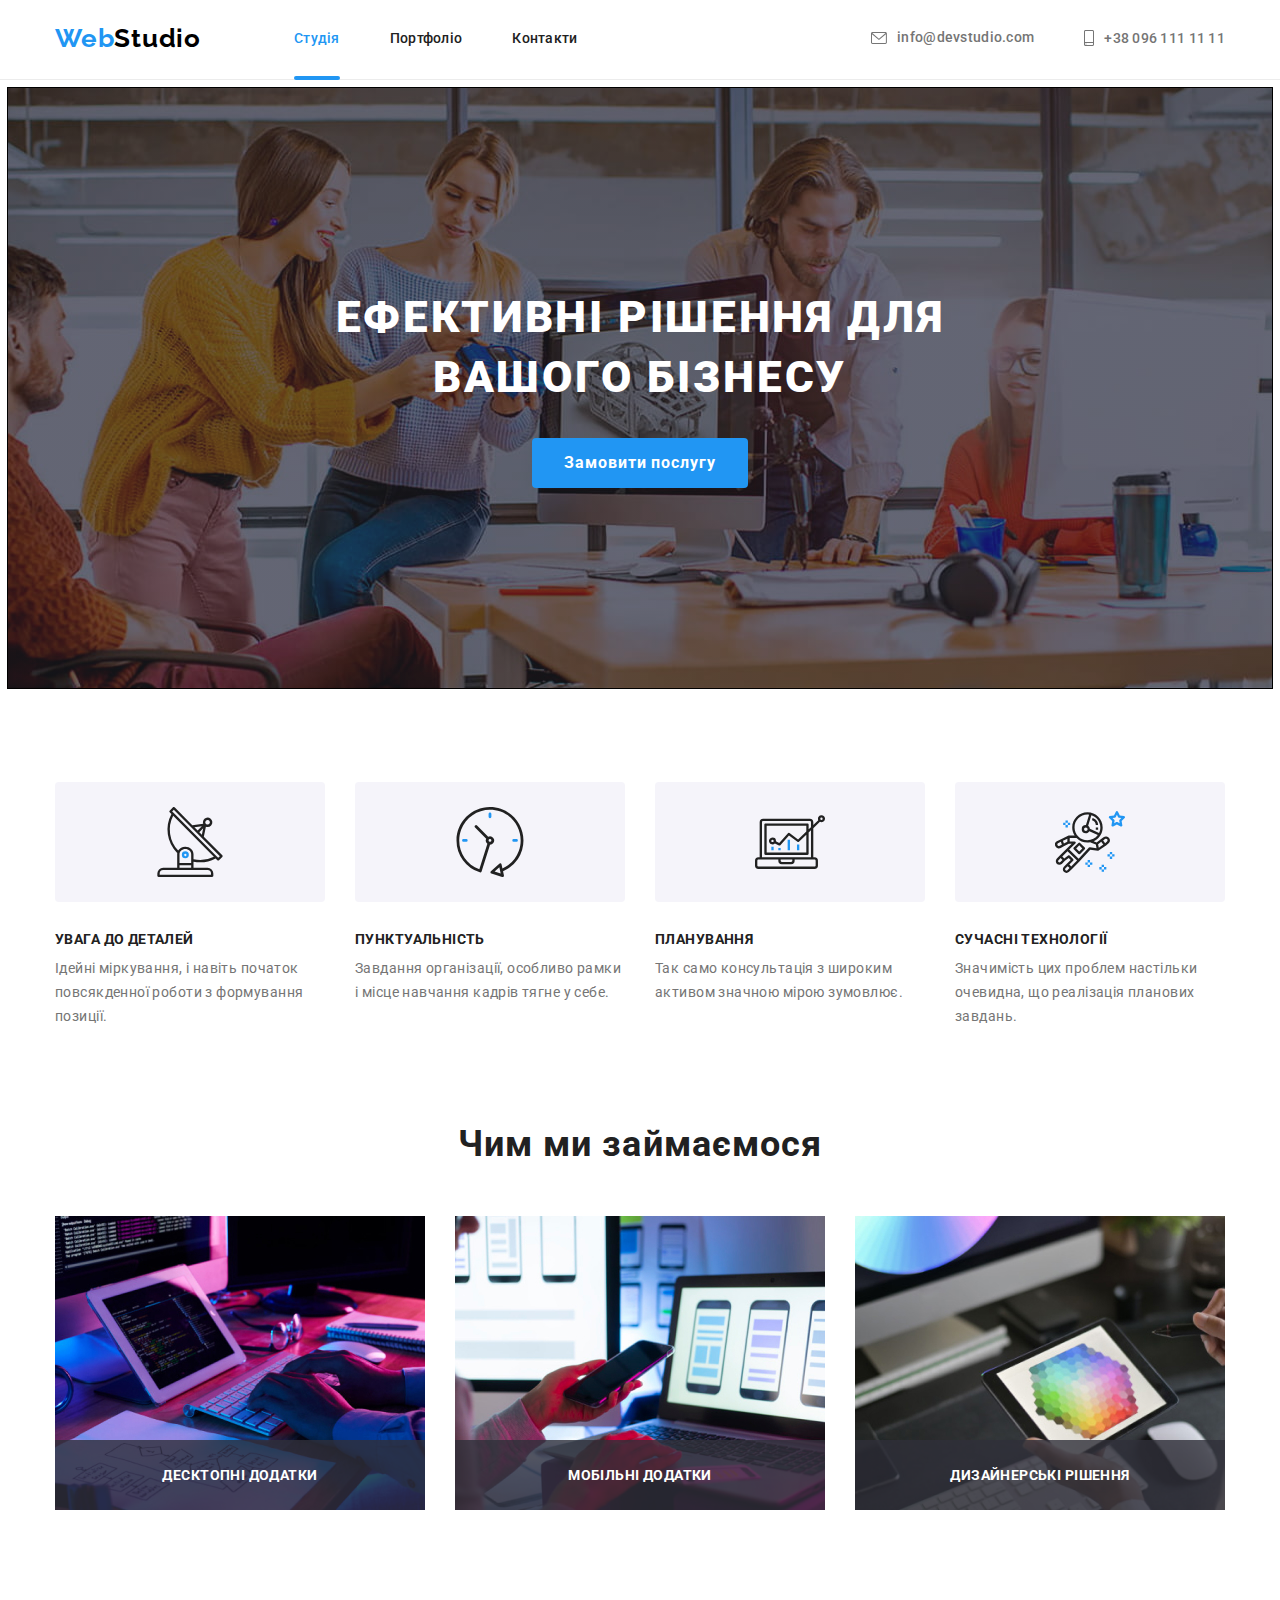
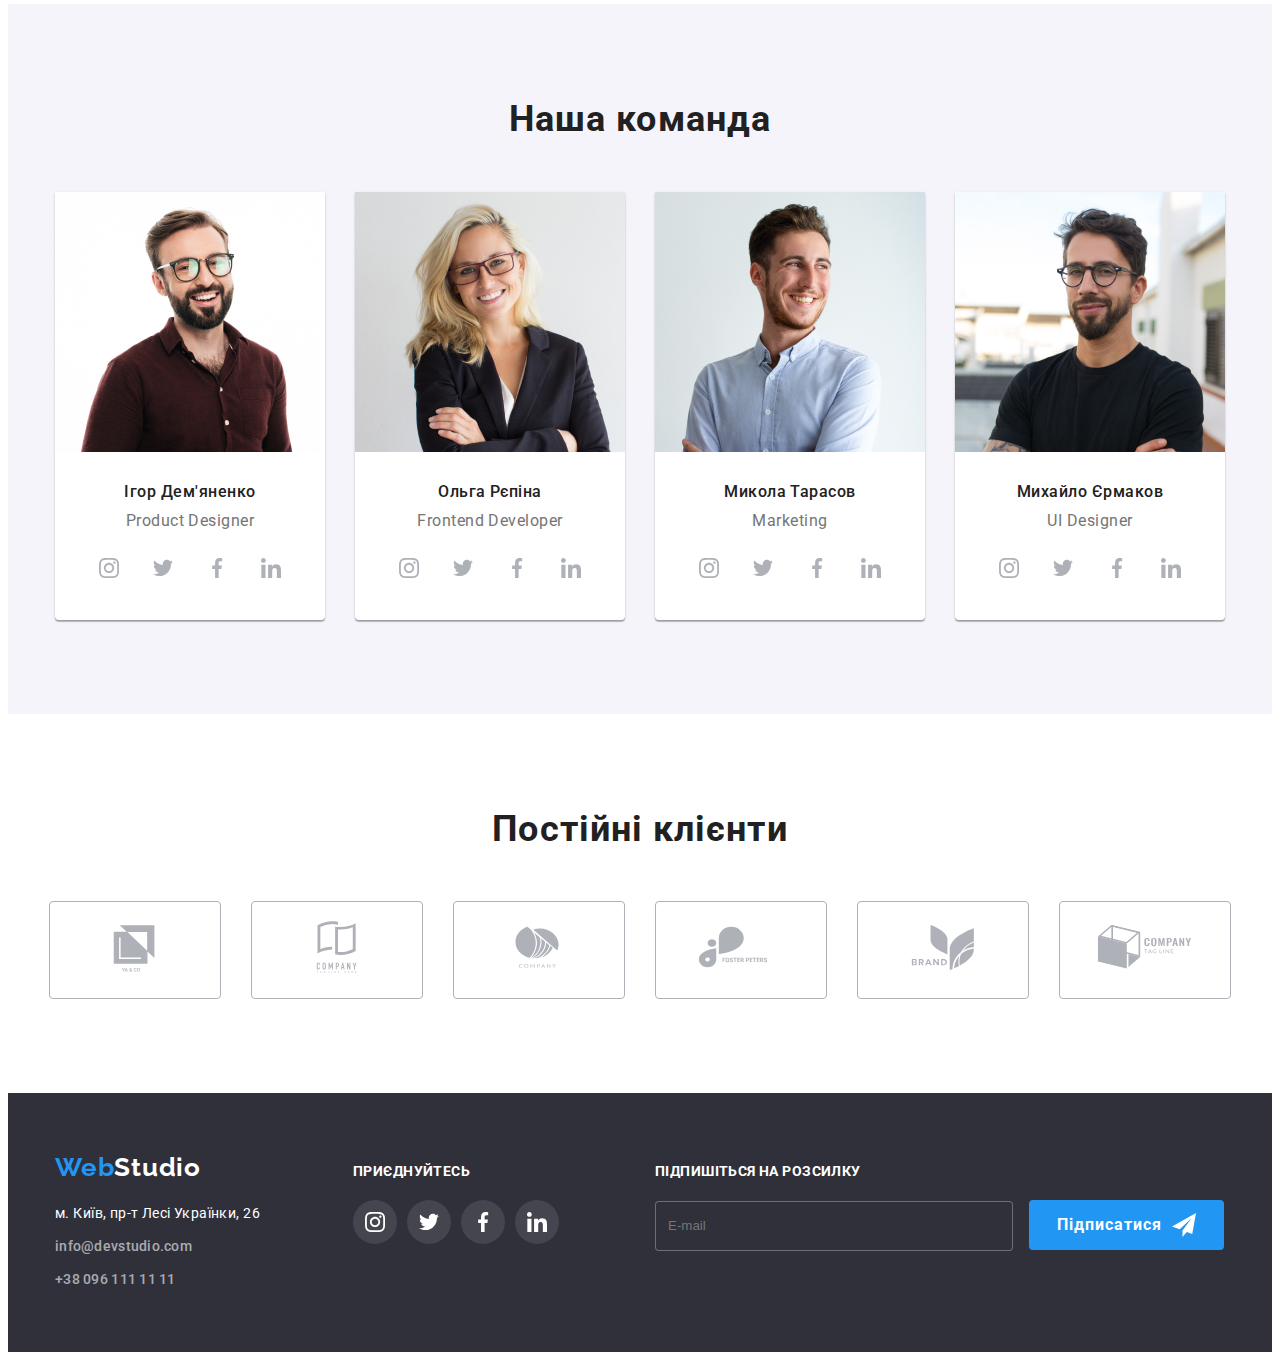
==== index.html @ 1a000e0c "basic" ====
<!DOCTYPE html>
<html lang="uk">
<head>
    <meta charset="UTF-8">
    <meta http-equiv="X-UA-Compatible" content="IE=edge">
    <meta name="viewport" content="width=device-width, initial-scale=1.0">
    <link rel="preconnect" href="https://fonts.googleapis.com">
    <link rel="preconnect" href="https://fonts.gstatic.com" crossorigin>
    <link href="https://fonts.googleapis.com/css2?family=Raleway:wght@700&family=Roboto:wght@400;500;700;900&display=swap" rel="stylesheet">
    <link rel="stylesheet" href="https://cdnjs.cloudflare.com/ajax/libs/modern-normalize/1.1.0/modern-normalize.min.css"
        integrity="sha512-wpPYUAdjBVSE4KJnH1VR1HeZfpl1ub8YT/NKx4PuQ5NmX2tKuGu6U/JRp5y+Y8XG2tV+wKQpNHVUX03MfMFn9Q=="
        crossorigin="anonymous" referrerpolicy="no-referrer" />
    <link rel="stylesheet" href="./styles/styles.css">
    <title>Студія</title>
</head>
<body>
    
    <!--Шапка-->
    <header class="page-header">
        <div class="container  main-nav">
            <nav class="site-nav main-nav inhead">
                <a href="./index.html" class="logo"><span class="logo-first">Web</span><span class="logo-second">Studio</span></a>
                <ul class="site-nav-list">
                    <li class="item">
                        <a href="./index.html" class="link current">Студія</a>
                    </li>
                    <li class="item">
                        <a href="./portfolio.html" class="link ">Портфоліо</a>
                    </li >
                    <li class="item">
                        <a href="" class="link " >Контакти</a>
                    </li>
                </ul>
            </nav>
            <ul class="contact-list inhead">
                <li class="item">
                    <a href="mailto:info@devstudio.com" class="link"><svg width="16" height="12" class="icon">
                        <use href="./images/basic/symbol-defs.svg#mail"></use>
                    </svg>info@devstudio.com</a>
                </li>
                <li class="item">
                    <a href="tel:+380961111111" class="link"><svg width="10" height="16" class="icon">
                        <use href="./images/basic/symbol-defs.svg#phone" ></use>
                    </svg>+38 096 111 11 11</a>
                </li>
            </ul>
        </div>
    </header>
    <!--Контент-->
    <main>
        <!--Банер-->
        <section class="section back-image hero">
            <div class="container ">
                <h1 class="hero-title">ЕФЕКТИВНІ РІШЕННЯ ДЛЯ ВАШОГО БІЗНЕСУ</h1>
                <button type="button" class="hero-btn " data-modal-open>Замовити послугу</button>
            </div>
        </section>
        <!--Особливості-->
        <section class="special section" >
            <div class="container">
                <h2 class="nothing">Особливості</h2>
                <ul class="special-list">
                    <li class="item antena">
                        <h3 class="special-title">УВАГА ДО ДЕТАЛЕЙ</h3>
                        <p class="special-text">Ідейні міркування, і навіть початок повсякденної роботи з формування позиції.</p>
                    </li>
                    <li class="item clock">
                        <h3 class="special-title">ПУНКТУАЛЬНІСТЬ</h3>
                        <p class="special-text">Завдання організації, особливо рамки і місце навчання кадрів тягне у себе.</p>
                    </li>
                    <li class="item diagram">
                        <h3 class="special-title">ПЛАНУВАННЯ</h3>
                        <p class="special-text">Так само консультація з широким активом значною мірою зумовлює.</p>
                    </li>
                    <li class="item spaceman">
                        <h3 class="special-title">СУЧАСНІ ТЕХНОЛОГІЇ</h3>
                        <p class="special-text">Значимість цих проблем настільки очевидна, що реалізація планових завдань.</p>
                    </li>
                </ul>
            </div>
        </section>
        <!--Про компанію-->
        <section class="work section">
            <div class="container">
                <h2 class="title">Чим ми займаємося</h2>
                <ul class="work-list">
                    <li class="item">
                        <div class="work-face">
                            <img src="./images/basic/box1.jpg" alt="Приклад" width="370">
                            <div class="box-work">
                                <p class="work-text">Десктопні додатки</p>
                            </div>
                        </div>
                    </li>
                    <li class="item">
                        <div class="work-face">
                            <img src="./images/basic/box2.jpg" alt="Приклад" width="370">
                            <div class="box-work">
                                <p class="work-text">Мобільні додатки</p>
                            </div>
                        </div>
                    </li>
                    <li class="item">
                       <div class="work-face">
                        <img src="./images/basic/box3.jpg" alt="Приклад" width="370">
                        <div class="box-work">
                            <p class="work-text">Дизайнерські рішення</p>
                        </div>
                       </div>
                    </li>
                </ul>
            </div>
        </section>
        <!--Наша команда-->
        <section class="team section">
            <div class="container">
                <h2 class="title">Наша команда</h2>
                <ul class="team-list">
                    <li class="item">
                        <img src="./images/basic/face1.jpg" alt="фото Ігор Дем'яненко" width="270" class="member-photo">
                        <div class="member-description">
                            <h3 class="members-name">Ігор Дем'яненко</h3>
                            <p lang="en" class="profession">Product Designer</p>
                            <ul class="team-soc-list">
                                <li class="item-soc">
                                    <a href="" class="link">
                                        <svg width="20" height="20" class="icon">
                                            <use href="./images/basic/symbol-defs.svg#instagram"></use>
                                        </svg>
                                    </a>
                                </li>
                                <li class="item-soc">
                                    <a href="" class="link">
                                        <svg width="20" height="20" class="icon">
                                            <use href="./images/basic/symbol-defs.svg#twitter"></use>
                                        </svg>
                                    </a>
                                </li>
                                <li class="item-soc" >
                                    <a href="" class="link">
                                        <svg width="20" height="20" class="icon">
                                            <use href="./images/basic/symbol-defs.svg#facebook"></use>
                                        </svg>
                                    </a>
                                </li>
                                <li class="item-soc">
                                    <a href="" class="link">
                                        <svg width="20" height="20" class="icon">
                                            <use href="./images/basic/symbol-defs.svg#in"></use>
                                        </svg>
                                    </a>
                                </li>
                            </ul>
                        </div>
                    </li>
                    <li class="item">
                        <img src="./images/basic/face2.jpg" alt="фото Ольга Рєпіна" width="270" class="member-photo">
                        <div class="member-description">
                            <h3 class="members-name">Ольга Рєпіна</h3>
                            <p lang="en" class="profession">Frontend Developer</p>
                            <ul class="team-soc-list">
                                <li class="item-soc">
                                    <a href="" class="link">
                                        <svg width="20" height="20" class="icon">
                                            <use href="./images/basic/symbol-defs.svg#instagram"></use>
                                        </svg>
                                    </a>
                                </li>
                                <li class="item-soc">
                                    <a href="" class="link">
                                        <svg width="20" height="20" class="icon">
                                            <use href="./images/basic/symbol-defs.svg#twitter"></use>
                                        </svg>
                                    </a>
                                </li>
                                <li class="item-soc">
                                    <a href="" class="link">
                                        <svg width="20" height="20" class="icon">
                                            <use href="./images/basic/symbol-defs.svg#facebook"></use>
                                        </svg>
                                    </a>
                                </li>
                                <li class="item-soc">
                                    <a href="" class="link">
                                        <svg width="20" height="20" class="icon">
                                            <use href="./images/basic/symbol-defs.svg#in"></use>
                                        </svg>
                                    </a>
                                </li>
                            </ul>
                        </div>
                    </li>
                    <li class="item"> 
                        <img src="./images/basic/face3.jpg" alt="фото Микола Тарасов" width="270" class="member-photo">
                        <div class="member-description">
                            <h3 class="members-name">Микола Тарасов</h3>
                            <p lang="en" class="profession">Marketing</p>
                            <ul class="team-soc-list">
                                <li class="item-soc">
                                    <a href="" class="link">
                                        <svg width="20" height="20" class="icon">
                                            <use href="./images/basic/symbol-defs.svg#instagram"></use>
                                        </svg>
                                    </a>
                                </li>
                                <li class="item-soc">
                                    <a href="" class="link">
                                        <svg width="20" height="20" class="icon">
                                            <use href="./images/basic/symbol-defs.svg#twitter"></use>
                                        </svg>
                                    </a>
                                </li>
                                <li class="item-soc">
                                    <a href="" class="link">
                                        <svg width="20" height="20" class="icon">
                                            <use href="./images/basic/symbol-defs.svg#facebook"></use>
                                        </svg>
                                    </a>
                                </li>
                                <li class="item-soc">
                                    <a href="" class="link">
                                        <svg width="20" height="20" class="icon">
                                            <use href="./images/basic/symbol-defs.svg#in"></use>
                                        </svg>
                                    </a>
                                </li>
                            </ul>
                        </div>
                    </li class="item">
                    <li class="item">
                        <img src="./images/basic/face4.jpg" alt="фото Михайло Єрмаков" width="270" class="member-photo">
                        <div class="member-description">
                            <h3 class="members-name">Михайло Єрмаков</h3>
                            <p lang="en" class="profession">UI Designer</p>
                            <ul class="team-soc-list">
                                <li class="item-soc">
                                    <a href="" class="link">
                                        <svg width="20" height="20" class="icon">
                                            <use href="./images/basic/symbol-defs.svg#instagram"></use>
                                        </svg>
                                    </a>
                                </li>
                                <li class="item-soc">
                                    <a href="" class="link">
                                        <svg width="20" height="20" class="icon">
                                            <use href="./images/basic/symbol-defs.svg#twitter"></use>
                                        </svg>
                                    </a>
                                </li>
                                <li class="item-soc">
                                    <a href="" class="link">
                                        <svg width="20" height="20" class="icon">
                                            <use href="./images/basic/symbol-defs.svg#facebook"></use>
                                        </svg>
                                    </a>
                                </li>
                                <li class="item-soc">
                                    <a href="" class="link">
                                        <svg width="20" height="20" class="icon">
                                            <use href="./images/basic/symbol-defs.svg#in"></use>
                                        </svg>
                                    </a>
                                </li>
                            </ul>
                        </div>
                    </li>
                </ul>
            </div>
        </section>
        <!--Постійні клієнти-->
        <section class="section">
            <div class="container">
                <h2 class="title" >Постійні клієнти</h2>
                <ul class="client-list">
                    <li class="item">
                        <a href="" class="link">
                            <svg class="icon" width="106" height="60">
                                <use href="./images/basic/symbol-defs.svg#client1"></use>
                            </svg>
                        </a>
                    </li>
                    <li class="item">
                        <a href="" class="link">
                            <svg class="icon" width="106" height="60">
                                <use href="./images/basic/symbol-defs.svg#client2"></use>
                            </svg>
                        </a>
                    </li>
                    <li class="item">
                        <a href="" class="link">
                            <svg class="icon" width="106" height="60">
                                <use href="./images/basic/symbol-defs.svg#client3"></use>
                            </svg>
                        </a>
                    </li>
                    <li class="item">
                        <a href="" class="link">
                            <svg class="icon" width="106" height="60">
                                <use href="./images/basic/symbol-defs.svg#client4"></use>
                            </svg>
                        </a>
                    </li>
                    <li class="item">
                        <a href="" class="link">
                            <svg class="icon" width="106" height="60">
                                <use href="./images/basic/symbol-defs.svg#client5"></use>
                            </svg>
                        </a>
                    </li>
                    <li class="item">
                        <a href="" class="link">
                            <svg class="icon" width="106" height="60">
                                <use href="./images/basic/symbol-defs.svg#client6"></use>
                            </svg>
                        </a>
                    </li>
                </ul>
            </div>
        </section>
    
    </main>
    <!--Підвал-->
    <footer class="footer">
        <div class="container main-contact">
            <div class="contact-footer">
                <a href="./index.html" class="logo logo-f"><span class="logo-first-f">Web</span><span
                        class="logo-second-f">Studio</span></a>
                <address class="address-contact ">
                    <ul class="contact-list">
                        <li class="item">
                            <span class="location">м. Київ, пр-т Лесі Українки, 26</span>
                        </li>
                        <li class="item">
                            <a href="mailto:info@devstudio.com" class="link">info@devstudio.com</a>
                        </li>
                        <li class="item">
                            <a href="tel:+380961111111" class="link">+38 096 111 11 11</a>
                        </li>
                    </ul>
                </address>
            </div>
            <div class="social">
                <span class="footer-title">Приєднуйтесь</span>
                <ul class="social-list">
                    <li class="item-soc">
                        <a href="" class="link">
                            <svg width="20" height="20" class="icon">
                                <use href="./images/basic/symbol-defs.svg#instagram"></use>
                            </svg>
                        </a>
                    </li>
                    <li class="item-soc">
                        <a href="" class="link">
                            <svg width="20" height="20" class="icon">
                                <use href="./images/basic/symbol-defs.svg#twitter"></use>
                            </svg>
                        </a>
                    </li>
                    <li class="item-soc">
                        <a href="" class="link">
                            <svg width="20" height="20" class="icon">
                                <use href="./images/basic/symbol-defs.svg#facebook"></use>
                            </svg>
                        </a>
                    </li>
                    <li class="item-soc">
                        <a href="" class="link">
                            <svg width="20" height="20" class="icon">
                                <use href="./images/basic/symbol-defs.svg#in"></use>
                            </svg>
                        </a>
                    </li>
                </ul>
            </div>
            <form action="" class="footer-form">
                <p class="footer-title">Підпишіться на розсилку</p>
                <input type="email" name="mail" id="mail" class="footer-input" placeholder="E-mail">
                <label for="mail" class="footer-label"></label>
                <button class="send-btn" >Підписатися<svg class="icon" width="24" height="24"><use href="./images/basic/icons.svg#icon-send"></use></svg></button>
            </form>
        </div>
        <div class="backdrop is-hidden " data-modal>
            <div class="modal">
                <button class="close-btn " data-modal-close>
                    <svg width="18" height="18" class="icon">
                        <use href="./images/basic/symbol-defs.svg#close-btn"></use>
                    </svg>
                </button>
                <form action="" class="form">
                    <p class="form-title">Залиште свої дані, ми вам передзвонимо</p>
        
                    <div class="form-group">
        
                        <input type="text" name="user-name" id="name" class="form-input" placeholder=" ">
                        <svg class="form-icon" width="18" height="18">
                            <use href="./images/basic/icons.svg#form-user"></use>
                        </svg>
                        <label for="name" class="form-label">Ім'я</label>
                    </div>
        
                    <div class="form-group">
        
                        <input type="tel" name="phone-number" id="phone" class="form-input" placeholder=" ">
                        <svg class="form-icon" width="18" height="18">
                            <use href="./images/basic/icons.svg#form-phone"></use>
                        </svg>
                        <label for="phone" class="form-label">Телефон</label>
                    </div>
        
                    <div class="form-group">
        
                        <input type="email" name="mail" id="mail" class="form-input" placeholder=" ">
                        <svg class="form-icon" width="18" height="18">
                            <use href="./images/basic/icons.svg#form-mail"></use>
                        </svg>
                        <label for="mail" class="form-label">Пошта</label>
                    </div>
        
                    <div class="form-group">
        
                        <textarea name="comment" id="comment" rows="8" placeholder="Введіть текст"
                            class="form-input-comment"></textarea>
                        <label for="comment" class="form-label-comment">Коментар</label>
                    </div>
        
                    <div class="form-group checkbox-group">
                        <label for="conditions" class="form-label-checkbox">
                            <input type="checkbox" name="conditions" id="conditions" value="agreement"
                                class="form-input-checkbox">
                            <svg class="icon-check" width="16" height="15">
                                <use href="./images/basic/icons.svg#icon-check"></use>
                            </svg>Погоджуюся з розсилкою та приймаю <a href="" class="link">Умови договору</a>
                        </label>
                    </div>
        
                    <button type="submit" class="submit">Відправити</button>
                </form>
            </div>
        </div>
    </footer>
    <script>
        document.querySelector('.form-input-comment').addEventListener
        ('focusin', e => {
            e.currentTarget.placeholder = e.currentTarget.dataset.placeholder;
        });
        document.querySelector('.form-input-comment').addEventListener
                ('focusout', e => {
                    e.currentTarget.placeholder = ' ';
                });
    </script>
    
    <script>
        const { height: pageHeaderHeight } = document
            .querySelector(".page-header")
            .getBoundingClientRect();
        document.body.style.paddingTop = `${pageHeaderHeight}px`
    </script>
    <script src="./js/modal.js"></script>
</body>
</html>
---- styles/styles.css ----
:root{
    --primary-text-color:#757575;
    --secondary-text-color:#212121;
    --accent-color:#2196F3;
    --time-animation:cubic-bezier(0.4, 0, 0.2, 1)
}

                                    /* Основа сторінки */
body{
    background-color: #Ffffff;
    color:var(--primary-text-color);
    font-family: Roboto, sans-serif;
    z-index: 8;
}
ul {
    margin: 0;
    padding: 0;
}
h1,h2,h3,h4,h5,h6,p{
    margin-top: 0;
    margin-bottom: 0;
}
*,
*::before,
*::after {
    box-sizing: border-box;
}
img{
    display: block;
    max-width: 100%;
    height: auto;
}
.nothing{
    position: absolute;
        width: 1px;
        height: 1px;
        margin: -1px;
        border: 0;
        padding: 0;
        white-space: nowrap;
        clip-path: inset(100%);
        clip: rect(0 0 0 0);
        overflow: hidden;
}
.link{
    display: inline-block;
}
.section{
    padding-bottom: 94px;
    padding-top: 94px;
}
 /* Header */
.page-header{
    min-height: 80px;
    position: fixed;
    top: 0;
    left: 0;
    width: 100%;
    background-color: #FFFFFF;
    border-bottom: 1px solid rgba(236, 236, 236, 1);
    padding-top: 24px;
    padding-bottom: 24px;
    z-index: 9;

}

.title{
    color: var(--secondary-text-color);
        font-weight: 700;
        font-size: 36px;
        line-height: 1.2;
        text-align: center;
        letter-spacing: 0.03em;
        margin-bottom: 50px;
}
.container{
    width: 1200px;
    margin-left: auto;
    margin-right: auto;
    padding-left: 15px;
    padding-right: 15px;
}

.main-nav{
    display:flex;
    align-items: center;
}
.logo {
    color: var(--secondary-text-color);
    font-family: Raleway, sans-serif ;
    font-weight: 700;
    font-size: 26px;
    line-height: 1.1;
    letter-spacing: 0.03em;
    text-decoration: none;
    margin-right:93px;
}

.logo .logo-first {
    color: var(--accent-color)
}
.logo .logo-second{
    color: #000000;
}

.site-nav-list{
    list-style: none;
    display: flex;
}
.contact-list{
    list-style: none;
        margin-left: auto;
}
.inhead {
    display: flex;
    
}

.site-nav-list .item:not(:last-child){
    margin-right: 50px;
   
}

.site-nav .link{
    position: relative;
    color: var(--secondary-text-color);
    font-weight: 500;
    font-size: 14px;
    line-height: 1.1;
    letter-spacing: 0.02em;
    text-decoration: none;
    padding-top: 6px;
    padding-bottom: 6px;
    transition: color 250ms var(--time-animation);
}
.site-nav .link::after{
    position:absolute;
    bottom: -28px;
    left: 0;
    content: "";
    background-color: var(--accent-color);
    width: 100%;
    height: 4px;
    border-radius: 2px;
    transform: scaleX(0);
    transition: opacity 250ms var(--time-animation),transform 250ms var(--time-animation);
}
.site-nav .link:hover::after{
    transform: scaleX(1);
}

.site-nav .link.current::after{
    position: absolute;
        bottom: -28px;
        left: 0;
        content: "";
        background-color: var(--accent-color);
        width: 100%;
        height: 4px;
        border-radius: 2px;
        transform: scaleX(1);
}
.inhead .item:not(:last-child){
    margin-right:50px ;
}

.contact-list .link{
    color: var(--primary-text-color);
    font-weight: 500;
    font-size: 14px;
    line-height: 1.1;
    letter-spacing: 0.02em;
    text-decoration: none;
    transition: color 250ms var(--time-animation);
}

.contact-list.inhead .link{
    display: flex;
    align-items: center;
    padding-top: 4px;
    padding-bottom: 4px;
    color: var(--primary-text-color);
    
}

.inhead .icon{
    fill: currentColor;
    margin-right: 10px;
}

.contact-list .link:hover,
.contact-list .link:focus {
    color: var(--accent-color);

}

.site-nav .link:hover,
.site-nav .link:focus,
.site-nav .link.current{
    color: var(--accent-color);
}
    /* main (basic)*/

/* Банер */
.back-image{
    max-width: 1600px;
    outline: 1px solid #000000;
    margin-left: auto;
    margin-right: auto;
    background-image:linear-gradient(to right, rgba(47, 48, 58, 0.4),rgba(47, 48, 58, 0.4)) ,url("../images/basic/back-img.jpg");
    background-size: cover;
    background-repeat: no-repeat;
    background-position: center;
    
}
.hero {
    background-color: #2F303A;
    color: #FFFFFF;
    text-align: center;
    padding-top: 200px;
    padding-bottom: 200px;
}

.hero-title{
    font-weight: 900;
    font-size: 44px;
    line-height: 1.36;
    letter-spacing: 0.06em;
    text-transform: uppercase;
    margin-top: 0;
    margin-right: auto;
    margin-left: auto;
    margin-bottom: 30px;
    max-width: 696px;
    
}

.hero-btn {
    display: inline-block;
    background: var(--accent-color);
    color: #fff;
    font-family: Roboto;
    font-weight: 700;
    font-size: 16px;
    line-height: 1.88;
    letter-spacing: 0.06em;
    cursor: pointer;
    padding: 10px 32px;
    border-radius: 4px;
    border: 0;
    transition: background-color 250ms var(--time-animation);
}

.hero-btn:hover,
.hero-btn:focus{
    background-color: #188CE8;
    color: #FFFFFF;
    
}

/* Особливості */
.special{
    background-color: #fff;
}
.special-list{
    list-style: none;
    display: flex;
}
.special-list .item{
    flex-basis: calc((100% - 90px) / 4);
    margin-right: 30px;
}
.special-list .item::before{
    content: "";
    display: block;
    height: 120px;
    background-color: #F5F4FA;
    background-size: 70px;
    background-repeat: no-repeat;
    background-position: center;
    margin-bottom: 30px;
    border-radius: 4px;
}
.special-list .antena::before{
    background-image: url(../images/basic/antenna.svg);
}
.special-list .clock::before{
    background-image: url(../images/basic/clock.svg);
}
.special-list .diagram::before{
    background-image: url(../images/basic/diagram.svg);
}
.special-list .spaceman::before{
    background-image: url(../images/basic/astronaut.svg);
}
.special-list .item:last-child{
    margin: 0;
}
.special-title {
    color: var(--secondary-text-color);
    font-weight: 700;
    font-size: 14px;
    line-height: 1.12;
    letter-spacing: 0.03em;
    text-transform: uppercase;
    margin-bottom: 10px;
        
}

.special-text{
    font-size: 14px;
    line-height: 1.71;
    letter-spacing: 0.03em;
}
/* Про компанію */
.work{
    background-color: #fff;
    padding-top: 0;
   
}
.section-work{
    color: var(--secondary-text-color);
    font-weight: 700;
    font-size: 36px;
    line-height: 1.2;
    text-align: center;
    letter-spacing: 0.03em;
    margin-bottom: 50px;

}
.work-list{
    list-style: none;
    display: flex;
    
}

.work-list .item:not(:last-child){
    margin-right:30px;
}
.work-face{
    position: relative;
}
.box-work{
    position: absolute;
    display: flex;
    align-items: center;
    justify-content: center;
    background-color: rgba(47, 48, 58, 0.8);
    width: 100%;
    height: 70px;
    bottom: 0;
    left: 0;
}
.work-text{
    font-weight: 700;
        font-size: 14px;
        line-height: 16px;
        text-align: center;
        letter-spacing: 0.03em;
        text-transform: uppercase;
    
        color: #FFFFFF;
}
/* Наша команда */
.team{
    background-color: rgba(245, 244, 250, 1);
    padding-top: 94px;
    padding-bottom: 94px;
}

.team-list{
    list-style: none;
    display: flex;
}
.team-list .item{
    box-shadow: 0px 1px 3px rgba(0, 0, 0, 0.12), 0px 1px 1px rgba(0, 0, 0, 0.14), 0px 2px 1px rgba(0, 0, 0, 0.2);
    border-radius: 0px 0px 4px 4px;
    background-color: #fff;
    flex-basis: calc((100% - 90px) / 4);
        margin-right: 30px;
}
.team-list .item:last-child{
    margin-right: 0;
}

.member-description{
    text-align: center;
    padding-bottom: 30px;
    padding-top: 30px;
}
.members-name{
    color: var(--secondary-text-color);
    font-weight: 500;
    font-size: 16px;
    line-height: 1.2;
    letter-spacing: 0.03em;
    margin-bottom: 10px;
}
.profession {
    color: var(--primary-text-color);
    font-size: 16px;
    line-height: 1.2;
    letter-spacing: 0.03em;
    margin-bottom: 16px;
}
.team-soc-list{
    list-style: none;
        display: flex;
        justify-content: center;
        
}
.team-soc-list .item-soc{
    width: 44px;
    height: 44px;

}
.team-soc-list .item-soc:not(:last-child){
    margin-right: 10px;
}
.team-soc-list .link{
    width: 100%;
    height: 100%;
    color: #AFB1B8;
    padding: 12px;
    border-radius: 50%;
    transition: color 250ms cubic-bezier(0.4, 0, 0.2, 1), background-color 250ms cubic-bezier(0.4, 0, 0.2, 1);
}
.team-soc-list .link:hover,
.team-soc-list .link:focus{
    color: #FFFFFF;
    background-color: var(--accent-color);
}
.team-soc-list .icon{
    fill: currentColor;

}

/* Постійні клієнти */
.client-list{
    list-style: none;
    display: flex;
    justify-content: center;
}
.client-list .link{
    border: 1px solid #AFB1B8;
    border-radius: 4px;
    color: #afb1b8;
    width: 100%;
        height: 100%;
        padding: 16px 32px;
        transition: color 250ms var(--time-animation), border-color 250ms var(--time-animation);
}


.client-list .item:not(:last-child){
    margin-right: 30px;
}

.client-list .link:hover,
.client-list .link:focus{
    color: var(--accent-color);
    border-color: var(--accent-color);
}
.client-list .icon {
    fill: currentColor;
}

    /* main (portfolio)*/


/* Фільтр */
.filter-container{
    margin-bottom: 50px;
}
   
.filter-list{
    font-weight: 500;
    font-size: 16px;
    line-height: 1.62;
    letter-spacing: 0.03em;
    list-style: none;
    display: flex;
    justify-content: center;
}

.filter-btn{
    background-color: #F5F4FA;
    display: inline-block;
    color: var(--secondary-text-color);
    cursor: pointer;
    font-family: Roboto;
    font-style: normal;
    font-weight: 500;
    font-size: 16px;
    line-height: 1.62;
    letter-spacing: 0.03em;
    border: 0;
    border-radius: 4px;
    padding: 6px 22px;
    transition: background-color 250ms var(--time-animation),color 250ms var(--time-animation),box-shadow 250ms var(--time-animation);
}
.filter-list .item:not(:last-child){
    margin-right: 8px;
}
.filter-btn:hover,
.filter-btn:focus{
    background-color: var(--accent-color);
    color: #FFFFFF;  
    box-shadow: 0px 3px 1px rgba(0, 0, 0, 0.1), 0px 1px 2px rgba(0, 0, 0, 0.08), 0px 2px 2px rgba(0, 0, 0, 0.12);
}

/* Зміст портфоліо */
.content-list{
    list-style: none;
    display: flex;
    flex-wrap: wrap;
}
.content-list .item{
    background-color: #fff;
    width: calc((100% - 60px)/3);
    margin-right: 30px;
}

.content-list .item:nth-child(3n){
    margin-right: 0;
}
.content-list .item:not(:nth-last-child(-n+3)){
    margin-bottom: 30px;
}
.content-list .link{
    font-size: 16px;
    line-height: 1.88;
    letter-spacing: 0.03em;
    color: #EEEEEE;
    text-decoration: none;
    transition: box-shadow 250ms var(--time-animation);
}
.content-list .link:hover,
.content-list .link:focus{
    box-shadow: 0px 1px 1px rgba(0, 0, 0, 0.12), 0px 4px 4px rgba(0, 0, 0, 0.06), 1px 4px 6px rgba(0, 0, 0, 0.16);
}
.list .portfolio-part{
font-size: 18px;
line-height: 2;
letter-spacing: 0.06em;
color: var(--secondary-text-color); 
}
.content-box{
    position: relative;
    overflow: hidden;
    
}
.content-face{
    padding-left: 24px;
    padding-right: 24px;
    display: flex;
    align-items: center;
    justify-content: center;
    position: absolute;
    top: 0;
    left: 0;
    width: 100%;
    height: 100%;
    background-color:rgba(33, 150, 243, 0.9);
    transform: translateY(100%);
    transition: transform 250ms var(--time-animation);
}
.content-list .link:hover .content-face,
.content-list .link:focus .content-face{
    transform: translateY(0);
}
.content-text{
    font-size: 18px;
    line-height: 1.56;
    letter-spacing: 0.03em;
    color: #fff;
}

.card-description{
    padding: 20px 24px;
    border-bottom: 1px solid #EEEEEE;
    border-right: 1px solid #EEEEEE;
    border-left: 1px solid #EEEEEE;
}

.portfolio-part{
    color: var(--secondary-text-color);
    font-weight: 700;
    font-size: 18px;
    line-height: 2;
    letter-spacing: 0.06em;
    margin-bottom: 4px;
}
.part-text{
    margin-top: 0;
    color: var(--primary-text-color);
    font-size: 16px;
    line-height: 1.88;
    letter-spacing: 0.03em;
}



/* Footer */
.footer{
    background: #2F303A;
    padding-top: 60px;
    padding-bottom: 60px;
}

.main-contact{
    display: flex;
    align-items: baseline;
}

.logo-f{
    display: inline-block;
    margin-bottom: 20px;
    margin-right: 0;
}
.logo-first-f{
    color: var(--accent-color);
}
.logo-second-f{
    color: #FFFFFF;
}
.address-contact{
    font-style: normal;
}
.location{
    font-size: 14px;
    line-height: 1.71;
    letter-spacing: 0.03em;
    color: #FFFFFF;
}
.main-contact .link{
    color: rgba(255, 255, 255, 60%);
    text-decoration: none;
    padding: 0;
    line-height: 1.71;
    transition: color 250ms var(--time-animation);
}

.contact-footer .item:not(:last-child){
    margin-bottom: 9px;
}
/* Приєднуйтесь */
.social{
    margin-left: 93px;
}
.footer-title {
    display: block;
    font-family: Roboto;
    font-weight: 700;
    font-size: 14px;
    line-height: 1.14;
    letter-spacing: 0.03em;
    text-transform: uppercase;
    color: #fff;
    margin-bottom: 20px;
}
.social-list{
    list-style: none;
    display: flex;
}
.social-list .item-soc{
    width: 44px;
        height: 44px;
}
.social-list .item-soc:not(:last-child){
    margin-right: 10px;
    
}
.social-list .link{
    width: 100%;
        height: 100%;
        color: #fff;
        background-color: rgba(255, 255, 255, 10%);
        padding: 12px;
        border-radius: 50%;
        transition: background-color 250ms var(--time-animation);
}
.social-list .link:hover,
.social-list .link:focus {
    color: #FFFFFF;
    background-color: var(--accent-color);
}
.social-list .icon{
    fill: currentColor;
}
.footer-form{
    margin-left: auto;
    width: 570px;
}


.footer-input{
    padding:15px 12px;
    height: 50px;
    width: 358px;
    background-color: #2F303A;
    border: 1px solid rgba(255, 255, 255, 0.3);
    border-radius: 4px;
    color: #fff;
    transition: border-color 250ms var(--time-animation), box-shadow 250ms var(--time-animation) ;
}
.footer-input:focus{
    outline: none;
    border-color: var(--accent-color);
    box-shadow:(0px 4px 4px rgba(0, 0, 0, 0.15));
}
.send-btn{
    position: relative;
    padding: 10px 62px 10px 28px;
    display: inline-block;
    margin-left: 12px;
    background-color: var(--accent-color);

    text-align: center;
    align-items: center;
    color: #fff;
        font-family: Roboto;
        font-weight: 700;
        font-size: 16px;
        line-height: 1.88;
        letter-spacing: 0.06em;
        cursor: pointer;
        border-radius: 4px;
        border: 0;
        transition: background-color 250ms var(--time-animation), bos-shadow 250ms var(--time-animation);
    
}
.send-btn:hover,
.send-btn:focus {
    box-shadow: 0px 4px 4px rgba(0, 0, 0, 0.15);;
    background-color: #188CE8;
}
.send-btn .icon{ 
    position: absolute;
    right: 28px;
    top: 50%;
    transform: translateY(-50%);
    
}
.backdrop {
    position: fixed;
    top: 0;
    left: 0;
    width: 100%;
    height: 100%;
    background-color: rgba(0, 0, 0, 0.2);
    z-index: 10;
}

.backdrop.is-hidden {
    visibility: hidden;
    opacity: 0;
    pointer-events: none;
}

.modal {
    position: absolute;
    width: 528px;
    background-color: #fff;
    top: 50%;
    left: 50%;
    box-shadow: 0px 1px 3px rgba(0, 0, 0, 0.12), 0px 1px 1px rgba(0, 0, 0, 0.14), 0px 2px 1px rgba(0, 0, 0, 0.2);
    border-radius: 4px;
    transform: translate(-50%, -50%) scale(1, 1);
    transition: transform 500ms var(--time-animation);
}

.backdrop.is-hidden .modal {
    transform: translate(-50%, -50%) scale(0.2, 0.2);
}

.close-btn {
    cursor: pointer;
    display: flex;
    align-items: center;
    justify-content: center;
    background-color: inherit;
    color: #000000;
    display: flex;
    position: absolute;
    right: 8px;
    top: 8px;
    border: 1px solid rgba(0, 0, 0, 0.1);
    border-radius: 50%;
    width: 30px;
    height: 30px;
    transition: color 250ms var(--time-animation);
}

.close-btn .icon {
    fill: currentColor;
}

.close-btn:hover,
.close-btn:focus {
    color: var(--accent-color);
}

.form {
    height: 100%;
    width: 100%;
    padding: 40px;
    margin-left: auto;
    margin-right: auto;
    font-size: 12px;
    line-height: 1.17;
    text-align: center;
}

.form-title {
    margin-bottom: 12px;

    font-weight: 700;
    font-size: 20px;
    line-height: 1.15;
    text-align: center;
    letter-spacing: 0.03em;

    color: #212121;
}

.form-group {
    position: relative;
    display: flex;
    flex-direction: column;

}

.form-group:not(:last-child) {
    margin-bottom: 28px;
}

.form-input {
    padding: 12px 42px;
    height: 40px;
    border: 1px solid rgba(33, 33, 33, 20%);
    border-radius: 4px;
    transition: outline-color 250ms var(--time-animation);
}

.form-input-comment {
    border: 1px solid rgba(33, 33, 33, 20%);
    border-radius: 4px;
}

.form-input:focus,
.form-input-comment:focus {
    outline: none;
    border-color: var(--accent-color);
}

.form-icon {
    position: absolute;
    display: inline-block;
    left: 12px;
    top: 50%;
    transform: translateY(-50%);
    fill: var(--secondary-text-color);
    transition: fill 250ms var(--time-animation);
}

.form-label {
    position: absolute;
    top: 50%;
    left: 40px;
    transform: translateY(-50%);
    transition: transform 250ms var(--time-animation), color 250ms var(--time-animation);
}

.form-label-comment {
    position: absolute;
    top: 20px;
    left: 40px;
    transform: translateY(-50%);
    transition: transform 250ms var(--time-animation), color 250ms var(--time-animation);
}

.form-input-comment {
    padding: 12px 16px;
}

.form-input:focus~.form-label,
.form-input:not(:placeholder-shown)~.form-label {
    transform: translate(-38px, -35px);


}

.form-input:focus~.form-icon {
    fill: var(--accent-color);

}

.form-input-comment:focus~.form-label-comment,
.form-input-comment:not(:placeholder-shown)~.form-label-comment {
    transform: translate(-28px, -35px);


}

.checkbox-group {
    margin-bottom: 20px;
}

.form-label-checkbox {
    display: inline-block;
    position: relative;
    font-size: 14px;
    line-height: 1.71;
    letter-spacing: 0.03em;
}

.form-input-checkbox {
    position: absolute;
    width: 1px;
    height: 1px;
    margin: -1px;
    border: 0;
    padding: 0;
    white-space: nowrap;
    clip-path: inset(100%);
    clip: rect(0 0 0 0);
    overflow: hidden;

}

.icon-check {
    position: absolute;
    top: 11px;
    left: 10px;
    transform: translateY(-50%);
    border: 2px solid rgba(33, 33, 33, 1);
    border-radius: 2px;
    transition: background-color 250ms var(--time-animation), border-color 250ms var(--time-animation),
        box-shadow 250ms var(--time-animation);
}

.form-input-checkbox:focus~.icon-check {
    border-color: var(--accent-color);
    box-shadow: 0px 1px 1px rgba(0, 0, 0, 0.1), 0px 1px 1px rgba(0, 0, 0, 0.08), 0px 1px 1px rgba(0, 0, 0, 0.12);
}

.form-input-checkbox:checked~.icon-check {
    background-color: var(--accent-color);
    border-color: rgba(33, 33, 33, 0);
    box-shadow: 0px 1px 1px rgba(0, 0, 0, 0.1), 0px 1px 1px rgba(0, 0, 0, 0.08), 0px 1px 1px rgba(0, 0, 0, 0.12);

}

.form .link {
    color: var(--accent-color);
}

textarea {
    resize: none;
}

textarea::placeholder {
    color: rgba(117, 117, 117, 0.5);
}

.submit {
    margin-right: auto;
    margin-left: auto;
    display: inline-block;
    text-align: center;
    align-items: center;
    padding: 10px 52px;
    background-color: var(--accent-color);
    color: #fff;
    font-family: Roboto;
    font-weight: 700;
    font-size: 16px;
    line-height: 1.88;
    letter-spacing: 0.06em;
    cursor: pointer;
    border-radius: 4px;
    border: 0;
    transition: background-color 250ms var(--time-animation), bos-shadow 250ms var(--time-animation);
}

.submit:hover,
.submit:focus {
    box-shadow: 0px 4px 4px rgba(0, 0, 0, 0.15);
    background-color: #188CE8;
}
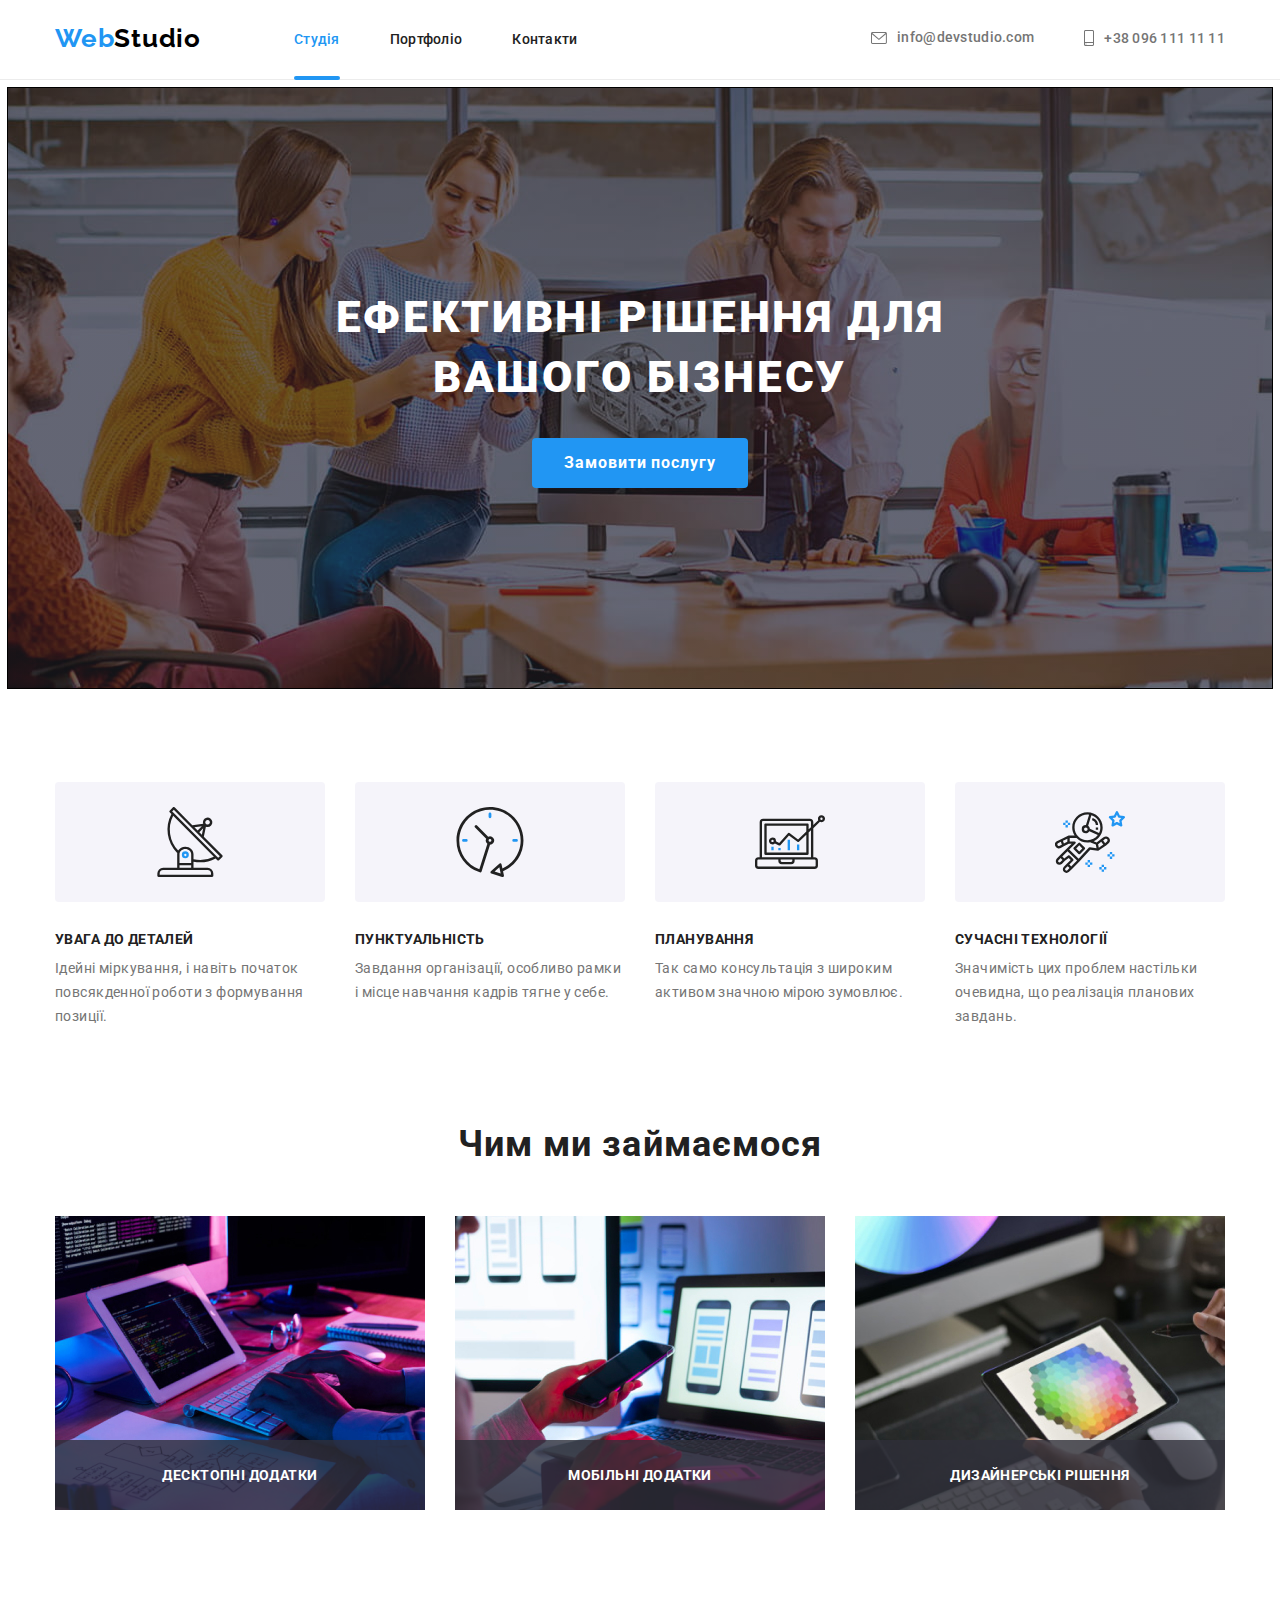
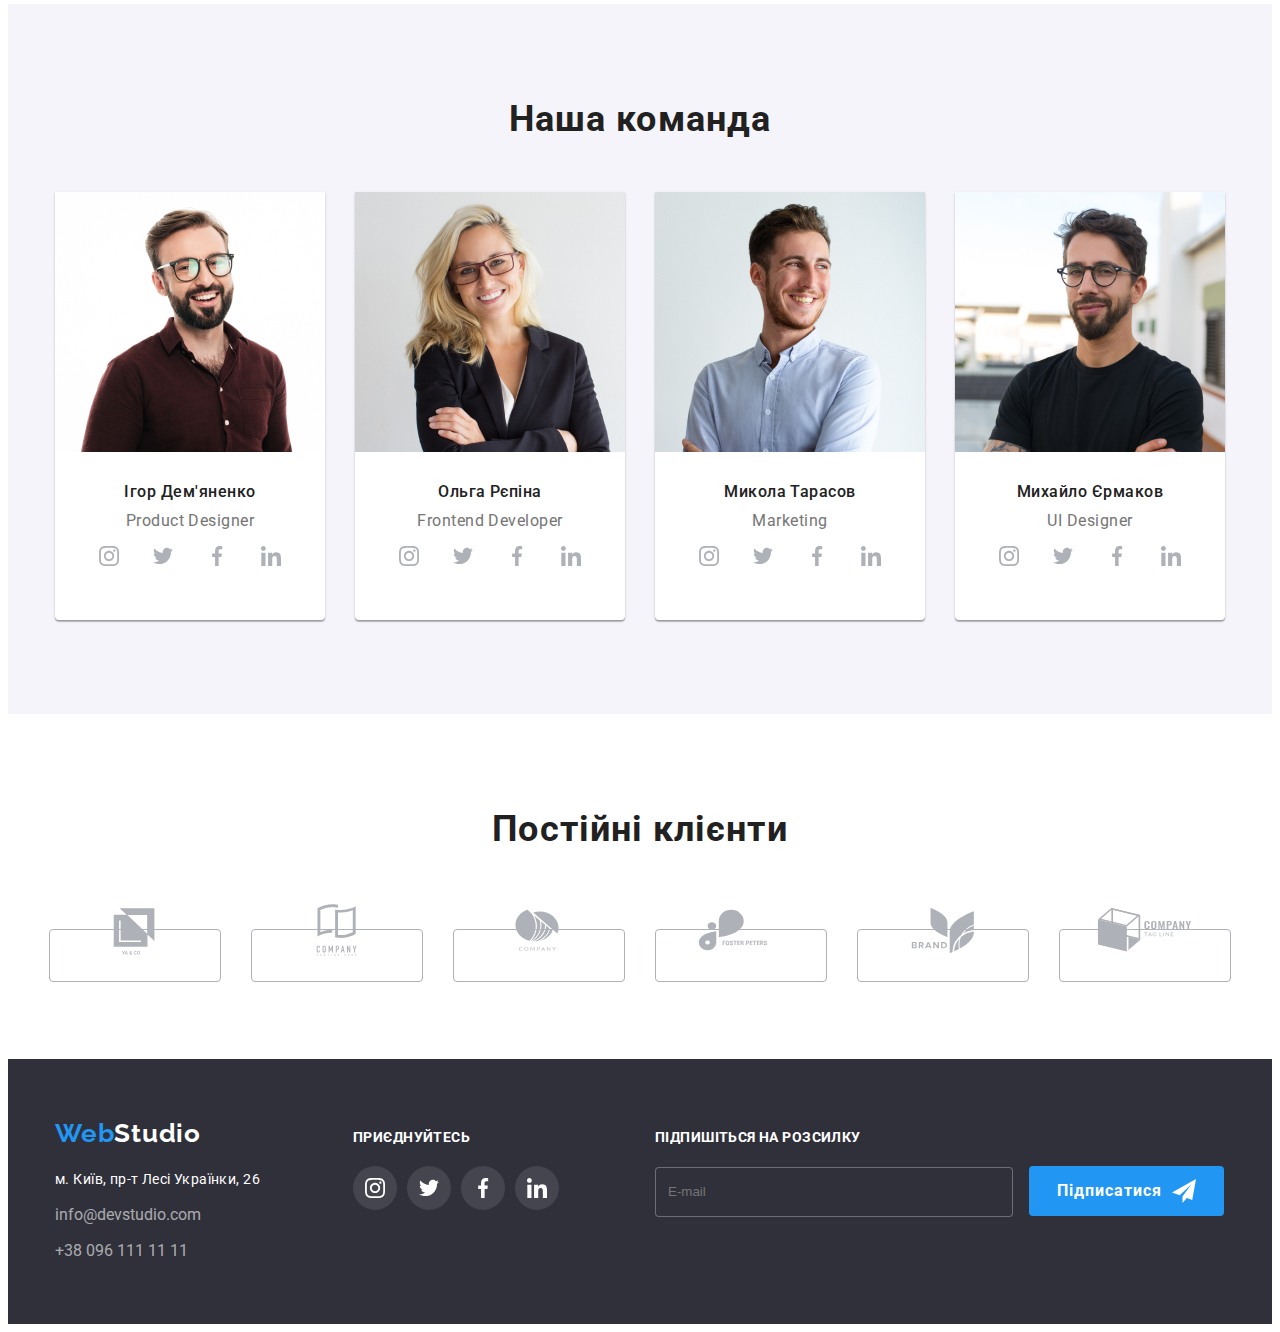
==== commit dc61209a: "change BEM to portfolio" ====
--- a/index.html
+++ b/index.html
@@ -18,30 +18,33 @@
     <!--Шапка-->
     <header class="page-header">
         <div class="container  main-nav">
-            <nav class="site-nav main-nav inhead">
-                <a href="./index.html" class="logo"><span class="logo-first">Web</span><span class="logo-second">Studio</span></a>
-                <ul class="site-nav-list">
-                    <li class="item">
-                        <a href="./index.html" class="link current">Студія</a>
-                    </li>
-                    <li class="item">
-                        <a href="./portfolio.html" class="link ">Портфоліо</a>
-                    </li >
-                    <li class="item">
-                        <a href="" class="link " >Контакти</a>
+            <nav class=" main-nav ">
+                <a href="./index.html" class="logo"><span class="logo-first">Web</span><span
+                        class="logo-second">Studio</span></a>
+                <ul class="main-nav__list">
+                    <li class="main-nav__item">
+                        <a href="./index.html" class="main-nav__link current">Студія</a>
+                    </li>
+                    <li class="main-nav__item">
+                        <a href="./portfolio.html" class="main-nav__link ">Портфоліо</a>
+                    </li>
+                    <li class="main-nav__item">
+                        <a href="" class="main-nav__link">Контакти</a>
                     </li>
                 </ul>
             </nav>
-            <ul class="contact-list inhead">
-                <li class="item">
-                    <a href="mailto:info@devstudio.com" class="link"><svg width="16" height="12" class="icon">
-                        <use href="./images/basic/symbol-defs.svg#mail"></use>
-                    </svg>info@devstudio.com</a>
+            <ul class="contact-list ">
+                <li class="contact-list__item">
+                    <a href="mailto:info@devstudio.com" class="contact-list__link"><svg width="16" height="12"
+                            class="contact-list__icon">
+                            <use href="./images/basic/symbol-defs.svg#mail"></use>
+                        </svg>info@devstudio.com</a>
                 </li>
-                <li class="item">
-                    <a href="tel:+380961111111" class="link"><svg width="10" height="16" class="icon">
-                        <use href="./images/basic/symbol-defs.svg#phone" ></use>
-                    </svg>+38 096 111 11 11</a>
+                <li class="contact-list__item">
+                    <a href="tel:+380961111111" class="contact-list__link"><svg width="10" height="16"
+                            class="contact-list__icon">
+                            <use href="./images/basic/symbol-defs.svg#phone"></use>
+                        </svg>+38 096 111 11 11</a>
                 </li>
             </ul>
         </div>
@@ -322,50 +325,50 @@
     <!--Підвал-->
     <footer class="footer">
         <div class="container main-contact">
-            <div class="contact-footer">
+            <div class="connection">
                 <a href="./index.html" class="logo logo-f"><span class="logo-first-f">Web</span><span
                         class="logo-second-f">Studio</span></a>
-                <address class="address-contact ">
-                    <ul class="contact-list">
-                        <li class="item">
-                            <span class="location">м. Київ, пр-т Лесі Українки, 26</span>
+                <address class="connection__address ">
+                    <ul class="connection__contact-list">
+                        <li class="connection__item">
+                            <span class="connection__location">м. Київ, пр-т Лесі Українки, 26</span>
                         </li>
-                        <li class="item">
-                            <a href="mailto:info@devstudio.com" class="link">info@devstudio.com</a>
+                        <li class="connection__item">
+                            <a href="mailto:info@devstudio.com" class="connection__link">info@devstudio.com</a>
                         </li>
-                        <li class="item">
-                            <a href="tel:+380961111111" class="link">+38 096 111 11 11</a>
+                        <li class="connection__item">
+                            <a href="tel:+380961111111" class="connection__link">+38 096 111 11 11</a>
                         </li>
                     </ul>
                 </address>
             </div>
             <div class="social">
-                <span class="footer-title">Приєднуйтесь</span>
-                <ul class="social-list">
-                    <li class="item-soc">
-                        <a href="" class="link">
-                            <svg width="20" height="20" class="icon">
+                <span class="social__title">Приєднуйтесь</span>
+                <ul class="social__list">
+                    <li class="social__item">
+                        <a href="" class="social__link">
+                            <svg width="20" height="20" class="social__icon">
                                 <use href="./images/basic/symbol-defs.svg#instagram"></use>
                             </svg>
                         </a>
                     </li>
-                    <li class="item-soc">
-                        <a href="" class="link">
-                            <svg width="20" height="20" class="icon">
+                    <li class="social__item">
+                        <a href="" class="social__link">
+                            <svg width="20" height="20" class="social__icon">
                                 <use href="./images/basic/symbol-defs.svg#twitter"></use>
                             </svg>
                         </a>
                     </li>
-                    <li class="item-soc">
-                        <a href="" class="link">
-                            <svg width="20" height="20" class="icon">
+                    <li class="social__item">
+                        <a href="" class="social__link">
+                            <svg width="20" height="20" class="social__icon">
                                 <use href="./images/basic/symbol-defs.svg#facebook"></use>
                             </svg>
                         </a>
                     </li>
-                    <li class="item-soc">
-                        <a href="" class="link">
-                            <svg width="20" height="20" class="icon">
+                    <li class="social__item">
+                        <a href="" class="social__link">
+                            <svg width="20" height="20" class="social__icon">
                                 <use href="./images/basic/symbol-defs.svg#in"></use>
                             </svg>
                         </a>
@@ -373,10 +376,12 @@
                 </ul>
             </div>
             <form action="" class="footer-form">
-                <p class="footer-title">Підпишіться на розсилку</p>
-                <input type="email" name="mail" id="mail" class="footer-input" placeholder="E-mail">
-                <label for="mail" class="footer-label"></label>
-                <button class="send-btn" >Підписатися<svg class="icon" width="24" height="24"><use href="./images/basic/icons.svg#icon-send"></use></svg></button>
+                <p class="footer-form__title">Підпишіться на розсилку</p>
+                <input type="email" name="mail" id="mail" class="footer-form__input" placeholder="E-mail">
+                <label for="mail" class="footer-form__label"></label>
+                <button class="footer-form__btn">Підписатися<svg class="footer-form__icon" width="24" height="24">
+                        <use href="./images/basic/icons.svg#icon-send"></use>
+                    </svg></button>
             </form>
         </div>
         <div class="backdrop is-hidden " data-modal>
--- a/styles/styles.css
+++ b/styles/styles.css
@@ -25,6 +25,7 @@
 *::after {
     box-sizing: border-box;
 }
+
 img{
     display: block;
     max-width: 100%;
@@ -42,9 +43,7 @@
         clip: rect(0 0 0 0);
         overflow: hidden;
 }
-.link{
-    display: inline-block;
-}
+
 .section{
     padding-bottom: 94px;
     padding-top: 94px;
@@ -103,25 +102,18 @@
     color: #000000;
 }
 
-.site-nav-list{
-    list-style: none;
-    display: flex;
-}
-.contact-list{
-    list-style: none;
-        margin-left: auto;
-}
-.inhead {
-    display: flex;
-    
-}
-
-.site-nav-list .item:not(:last-child){
+.main-nav__list{
+    list-style: none;
+    display: flex;
+}
+
+
+.main-nav__item:not(:last-child){
     margin-right: 50px;
    
 }
 
-.site-nav .link{
+.main-nav__link{
     position: relative;
     color: var(--secondary-text-color);
     font-weight: 500;
@@ -133,9 +125,9 @@
     padding-bottom: 6px;
     transition: color 250ms var(--time-animation);
 }
-.site-nav .link::after{
+.main-nav__link::after{
     position:absolute;
-    bottom: -28px;
+    bottom: -27px;
     left: 0;
     content: "";
     background-color: var(--accent-color);
@@ -145,13 +137,13 @@
     transform: scaleX(0);
     transition: opacity 250ms var(--time-animation),transform 250ms var(--time-animation);
 }
-.site-nav .link:hover::after{
+.main-nav__link:hover::after{
     transform: scaleX(1);
 }
 
-.site-nav .link.current::after{
-    position: absolute;
-        bottom: -28px;
+.current::after{
+    position: absolute;
+        bottom: -27px;
         left: 0;
         content: "";
         background-color: var(--accent-color);
@@ -160,11 +152,19 @@
         border-radius: 2px;
         transform: scaleX(1);
 }
-.inhead .item:not(:last-child){
-    margin-right:50px ;
-}
-
-.contact-list .link{
+.main-nav__item:not(:last-child){
+    margin-right:50px;
+}
+.contact-list {
+    display: flex;
+    list-style: none;
+    margin-left: auto;
+}
+.contact-list__item:not(:last-child){
+    margin-right: 50px;
+}
+
+.contact-list__link{
     color: var(--primary-text-color);
     font-weight: 500;
     font-size: 14px;
@@ -174,7 +174,7 @@
     transition: color 250ms var(--time-animation);
 }
 
-.contact-list.inhead .link{
+.contact-list__link{
     display: flex;
     align-items: center;
     padding-top: 4px;
@@ -183,20 +183,20 @@
     
 }
 
-.inhead .icon{
+.contact-list__icon{
     fill: currentColor;
     margin-right: 10px;
 }
 
-.contact-list .link:hover,
-.contact-list .link:focus {
+.contact-list__link:hover,
+.contact-list__link:focus {
     color: var(--accent-color);
 
 }
 
-.site-nav .link:hover,
-.site-nav .link:focus,
-.site-nav .link.current{
+.main-nav__link:hover,
+.main-nav__link:focus,
+.main-nav__link.current{
     color: var(--accent-color);
 }
     /* main (basic)*/
@@ -469,11 +469,11 @@
 
 
 /* Фільтр */
-.filter-container{
+.filter{
     margin-bottom: 50px;
 }
    
-.filter-list{
+.filter__list{
     font-weight: 500;
     font-size: 16px;
     line-height: 1.62;
@@ -483,7 +483,7 @@
     justify-content: center;
 }
 
-.filter-btn{
+.filter__btn{
     background-color: #F5F4FA;
     display: inline-block;
     color: var(--secondary-text-color);
@@ -499,35 +499,36 @@
     padding: 6px 22px;
     transition: background-color 250ms var(--time-animation),color 250ms var(--time-animation),box-shadow 250ms var(--time-animation);
 }
-.filter-list .item:not(:last-child){
+.filter__item:not(:last-child){
     margin-right: 8px;
 }
-.filter-btn:hover,
-.filter-btn:focus{
+.filter__btn:hover,
+.filter__btn:focus{
     background-color: var(--accent-color);
     color: #FFFFFF;  
     box-shadow: 0px 3px 1px rgba(0, 0, 0, 0.1), 0px 1px 2px rgba(0, 0, 0, 0.08), 0px 2px 2px rgba(0, 0, 0, 0.12);
 }
 
 /* Зміст портфоліо */
-.content-list{
+.content{
     list-style: none;
     display: flex;
     flex-wrap: wrap;
 }
-.content-list .item{
+.content__item{
     background-color: #fff;
     width: calc((100% - 60px)/3);
     margin-right: 30px;
 }
 
-.content-list .item:nth-child(3n){
+.content__item:nth-child(3n){
     margin-right: 0;
 }
-.content-list .item:not(:nth-last-child(-n+3)){
+.content__item:not(:nth-last-child(-n+3)){
     margin-bottom: 30px;
 }
-.content-list .link{
+.content__link{
+    display: inline-block;
     font-size: 16px;
     line-height: 1.88;
     letter-spacing: 0.03em;
@@ -535,22 +536,22 @@
     text-decoration: none;
     transition: box-shadow 250ms var(--time-animation);
 }
-.content-list .link:hover,
-.content-list .link:focus{
+.content__link:hover,
+.content__link:focus{
     box-shadow: 0px 1px 1px rgba(0, 0, 0, 0.12), 0px 4px 4px rgba(0, 0, 0, 0.06), 1px 4px 6px rgba(0, 0, 0, 0.16);
 }
-.list .portfolio-part{
+.content__publisher{
 font-size: 18px;
 line-height: 2;
 letter-spacing: 0.06em;
 color: var(--secondary-text-color); 
 }
-.content-box{
+.content__box{
     position: relative;
     overflow: hidden;
     
 }
-.content-face{
+.content__face{
     padding-left: 24px;
     padding-right: 24px;
     display: flex;
@@ -565,25 +566,25 @@
     transform: translateY(100%);
     transition: transform 250ms var(--time-animation);
 }
-.content-list .link:hover .content-face,
-.content-list .link:focus .content-face{
+.content__link:hover .content__face,
+.content__link:focus .content__face{
     transform: translateY(0);
 }
-.content-text{
+.content__text{
     font-size: 18px;
     line-height: 1.56;
     letter-spacing: 0.03em;
     color: #fff;
 }
 
-.card-description{
+.content__description{
     padding: 20px 24px;
     border-bottom: 1px solid #EEEEEE;
     border-right: 1px solid #EEEEEE;
     border-left: 1px solid #EEEEEE;
 }
 
-.portfolio-part{
+.content__publisher{
     color: var(--secondary-text-color);
     font-weight: 700;
     font-size: 18px;
@@ -591,7 +592,7 @@
     letter-spacing: 0.06em;
     margin-bottom: 4px;
 }
-.part-text{
+.content__value{
     margin-top: 0;
     color: var(--primary-text-color);
     font-size: 16px;
@@ -624,16 +625,20 @@
 .logo-second-f{
     color: #FFFFFF;
 }
-.address-contact{
+.connection__contact-list{
+    list-style: none;
+    margin-left: auto;
+}
+.connection__address{
     font-style: normal;
 }
-.location{
+.connection__location{
     font-size: 14px;
     line-height: 1.71;
     letter-spacing: 0.03em;
     color: #FFFFFF;
 }
-.main-contact .link{
+.connection__link{
     color: rgba(255, 255, 255, 60%);
     text-decoration: none;
     padding: 0;
@@ -641,14 +646,15 @@
     transition: color 250ms var(--time-animation);
 }
 
-.contact-footer .item:not(:last-child){
+.connection__item:not(:last-child){
     margin-bottom: 9px;
 }
 /* Приєднуйтесь */
 .social{
     margin-left: 93px;
 }
-.footer-title {
+.footer-form__title,
+.social__title {
     display: block;
     font-family: Roboto;
     font-weight: 700;
@@ -659,19 +665,20 @@
     color: #fff;
     margin-bottom: 20px;
 }
-.social-list{
-    list-style: none;
-    display: flex;
-}
-.social-list .item-soc{
+.social__list{
+    list-style: none;
+    display: flex;
+}
+.social__item{
     width: 44px;
         height: 44px;
 }
-.social-list .item-soc:not(:last-child){
+.social__item:not(:last-child){
     margin-right: 10px;
     
 }
-.social-list .link{
+.social__link{
+    display: inline-block;
     width: 100%;
         height: 100%;
         color: #fff;
@@ -680,12 +687,12 @@
         border-radius: 50%;
         transition: background-color 250ms var(--time-animation);
 }
-.social-list .link:hover,
-.social-list .link:focus {
+.social__link:hover,
+.social__link:focus {
     color: #FFFFFF;
     background-color: var(--accent-color);
 }
-.social-list .icon{
+.social__icon{
     fill: currentColor;
 }
 .footer-form{
@@ -694,7 +701,7 @@
 }
 
 
-.footer-input{
+.footer-form__input{
     padding:15px 12px;
     height: 50px;
     width: 358px;
@@ -704,12 +711,12 @@
     color: #fff;
     transition: border-color 250ms var(--time-animation), box-shadow 250ms var(--time-animation) ;
 }
-.footer-input:focus{
+.footer-form__input:focus{
     outline: none;
     border-color: var(--accent-color);
     box-shadow:(0px 4px 4px rgba(0, 0, 0, 0.15));
 }
-.send-btn{
+.footer-form__btn{
     position: relative;
     padding: 10px 62px 10px 28px;
     display: inline-block;
@@ -730,12 +737,12 @@
         transition: background-color 250ms var(--time-animation), bos-shadow 250ms var(--time-animation);
     
 }
-.send-btn:hover,
-.send-btn:focus {
+.footer-form__btn:hover,
+.footer-form__btn:focus {
     box-shadow: 0px 4px 4px rgba(0, 0, 0, 0.15);;
     background-color: #188CE8;
 }
-.send-btn .icon{ 
+.footer-form__icon{ 
     position: absolute;
     right: 28px;
     top: 50%;
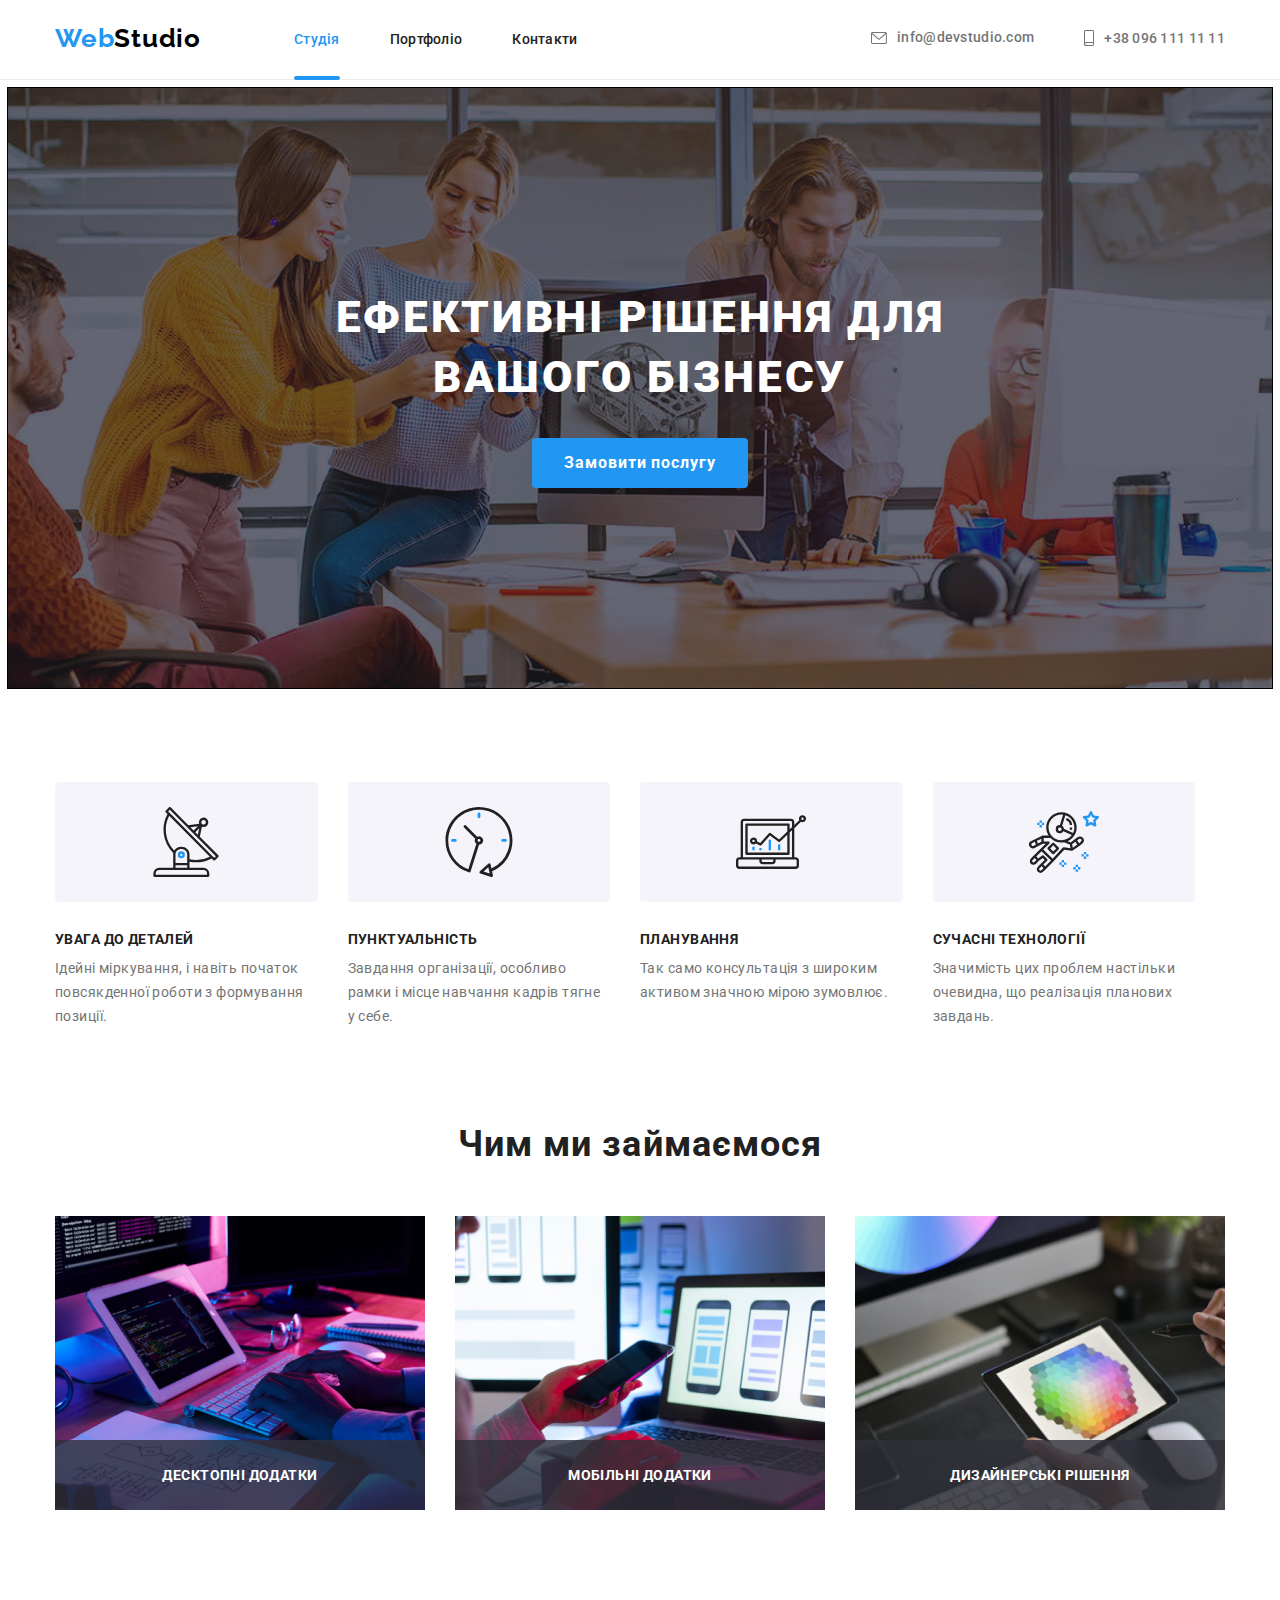
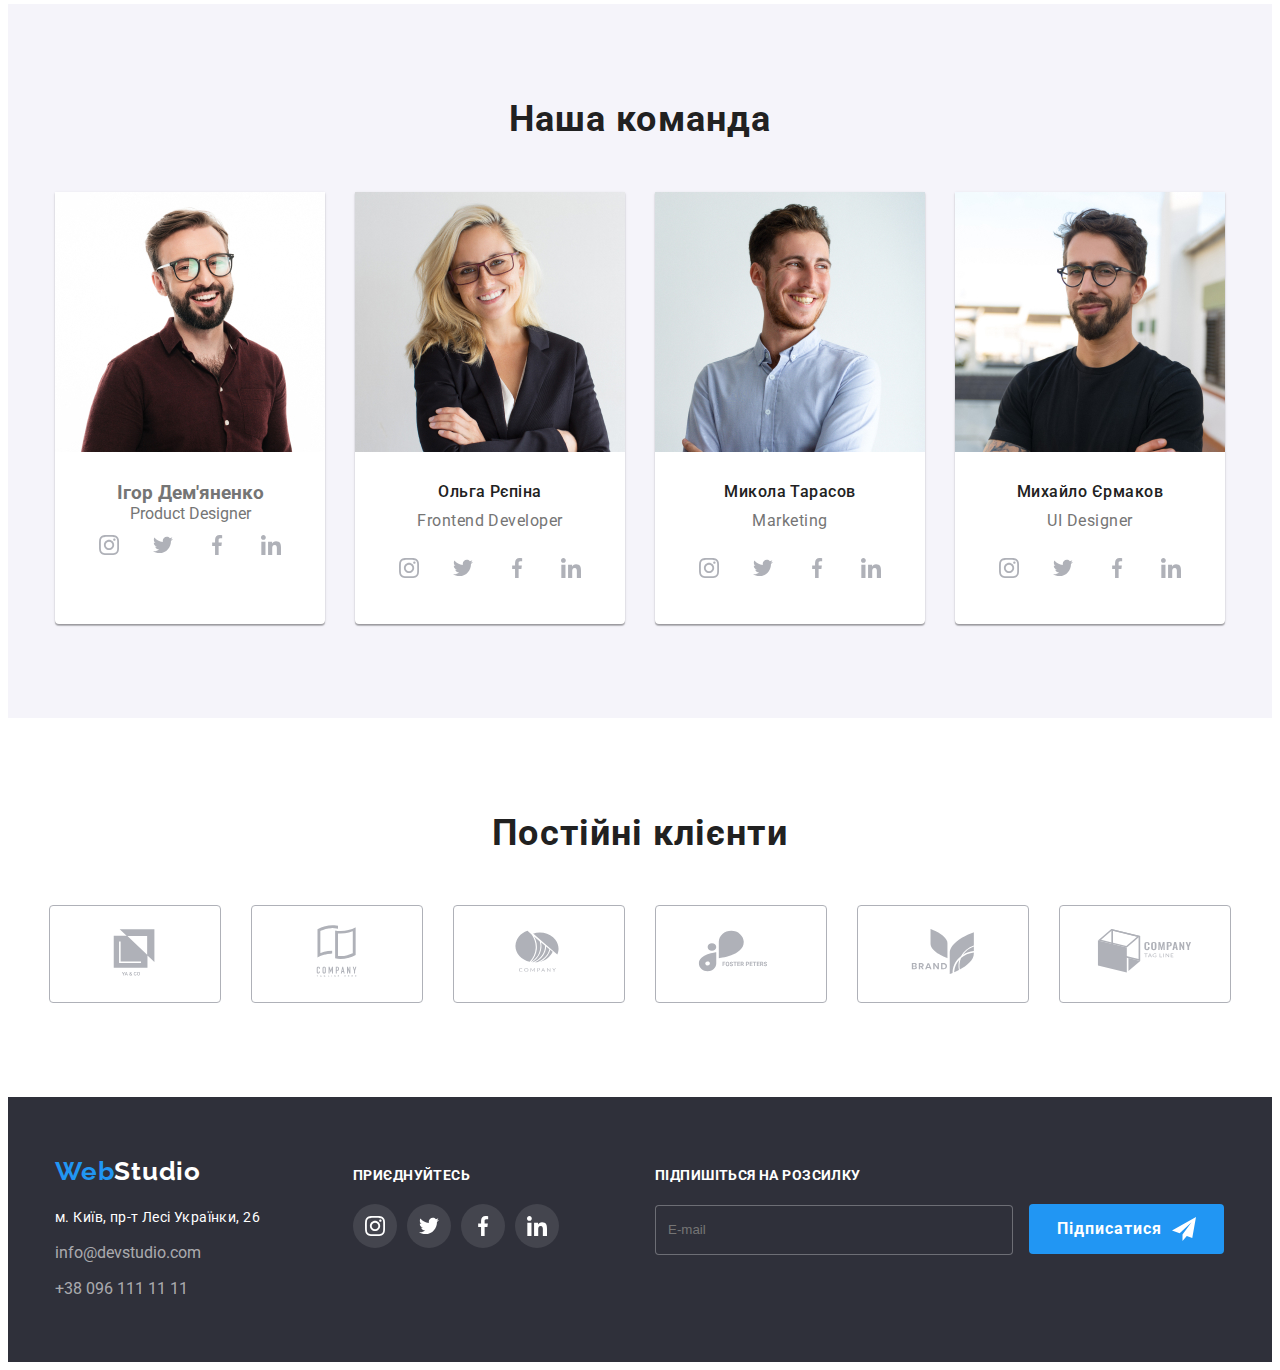
==== commit 1f4eac02: "add BEM to index" ====
--- a/index.html
+++ b/index.html
@@ -54,30 +54,30 @@
         <!--Банер-->
         <section class="section back-image hero">
             <div class="container ">
-                <h1 class="hero-title">ЕФЕКТИВНІ РІШЕННЯ ДЛЯ ВАШОГО БІЗНЕСУ</h1>
-                <button type="button" class="hero-btn " data-modal-open>Замовити послугу</button>
+                <h1 class="hero__title">ЕФЕКТИВНІ РІШЕННЯ ДЛЯ ВАШОГО БІЗНЕСУ</h1>
+                <button type="button" class="hero__btn " data-modal-open>Замовити послугу</button>
             </div>
         </section>
         <!--Особливості-->
         <section class="special section" >
             <div class="container">
                 <h2 class="nothing">Особливості</h2>
-                <ul class="special-list">
-                    <li class="item antena">
-                        <h3 class="special-title">УВАГА ДО ДЕТАЛЕЙ</h3>
-                        <p class="special-text">Ідейні міркування, і навіть початок повсякденної роботи з формування позиції.</p>
-                    </li>
-                    <li class="item clock">
-                        <h3 class="special-title">ПУНКТУАЛЬНІСТЬ</h3>
-                        <p class="special-text">Завдання організації, особливо рамки і місце навчання кадрів тягне у себе.</p>
-                    </li>
-                    <li class="item diagram">
-                        <h3 class="special-title">ПЛАНУВАННЯ</h3>
-                        <p class="special-text">Так само консультація з широким активом значною мірою зумовлює.</p>
-                    </li>
-                    <li class="item spaceman">
-                        <h3 class="special-title">СУЧАСНІ ТЕХНОЛОГІЇ</h3>
-                        <p class="special-text">Значимість цих проблем настільки очевидна, що реалізація планових завдань.</p>
+                <ul class="special__list">
+                    <li class="special__item antena">
+                        <h3 class="special__title">УВАГА ДО ДЕТАЛЕЙ</h3>
+                        <p class="special__text">Ідейні міркування, і навіть початок повсякденної роботи з формування позиції.</p>
+                    </li>
+                    <li class="special__item clock">
+                        <h3 class="special__title">ПУНКТУАЛЬНІСТЬ</h3>
+                        <p class="special__text">Завдання організації, особливо рамки і місце навчання кадрів тягне у себе.</p>
+                    </li>
+                    <li class="special__item diagram">
+                        <h3 class="special__title">ПЛАНУВАННЯ</h3>
+                        <p class="special__text">Так само консультація з широким активом значною мірою зумовлює.</p>
+                    </li>
+                    <li class="special__item spaceman">
+                        <h3 class="special__title">СУЧАСНІ ТЕХНОЛОГІЇ</h3>
+                        <p class="special__text">Значимість цих проблем настільки очевидна, що реалізація планових завдань.</p>
                     </li>
                 </ul>
             </div>
@@ -86,28 +86,28 @@
         <section class="work section">
             <div class="container">
                 <h2 class="title">Чим ми займаємося</h2>
-                <ul class="work-list">
+                <ul class="work__list">
+                    <li class="work__item">
+                        <div class="work__face">
+                            <img src="./images/basic/box1.jpg" alt="Приклад" width="370">
+                            <div class="work__box">
+                                <p class="work__text">Десктопні додатки</p>
+                            </div>
+                        </div>
+                    </li>
+                    <li class="work__item">
+                        <div class="work__face">
+                            <img src="./images/basic/box2.jpg" alt="Приклад" width="370">
+                            <div class="work__box">
+                                <p class="work__text">Мобільні додатки</p>
+                            </div>
+                        </div>
+                    </li>
                     <li class="item">
-                        <div class="work-face">
-                            <img src="./images/basic/box1.jpg" alt="Приклад" width="370">
-                            <div class="box-work">
-                                <p class="work-text">Десктопні додатки</p>
-                            </div>
-                        </div>
-                    </li>
-                    <li class="item">
-                        <div class="work-face">
-                            <img src="./images/basic/box2.jpg" alt="Приклад" width="370">
-                            <div class="box-work">
-                                <p class="work-text">Мобільні додатки</p>
-                            </div>
-                        </div>
-                    </li>
-                    <li class="item">
-                       <div class="work-face">
+                       <div class="work__face">
                         <img src="./images/basic/box3.jpg" alt="Приклад" width="370">
-                        <div class="box-work">
-                            <p class="work-text">Дизайнерські рішення</p>
+                        <div class="work__box">
+                            <p class="work__text">Дизайнерські рішення</p>
                         </div>
                        </div>
                     </li>
@@ -118,37 +118,37 @@
         <section class="team section">
             <div class="container">
                 <h2 class="title">Наша команда</h2>
-                <ul class="team-list">
-                    <li class="item">
-                        <img src="./images/basic/face1.jpg" alt="фото Ігор Дем'яненко" width="270" class="member-photo">
-                        <div class="member-description">
+                <ul class="team__list">
+                    <li class="team__item">
+                        <img src="./images/basic/face1.jpg" alt="фото Ігор Дем'яненко" width="270" >
+                        <div class="team__description">
                             <h3 class="members-name">Ігор Дем'яненко</h3>
                             <p lang="en" class="profession">Product Designer</p>
-                            <ul class="team-soc-list">
-                                <li class="item-soc">
-                                    <a href="" class="link">
-                                        <svg width="20" height="20" class="icon">
+                            <ul class="team__soc-list">
+                                <li class="team__social">
+                                    <a href="" class="team__link">
+                                        <svg width="20" height="20" class="team__icon">
                                             <use href="./images/basic/symbol-defs.svg#instagram"></use>
                                         </svg>
                                     </a>
                                 </li>
-                                <li class="item-soc">
-                                    <a href="" class="link">
-                                        <svg width="20" height="20" class="icon">
+                                <li class="team__social">
+                                    <a href="" class="team__link">
+                                        <svg width="20" height="20" class="team__icon">
                                             <use href="./images/basic/symbol-defs.svg#twitter"></use>
                                         </svg>
                                     </a>
                                 </li>
-                                <li class="item-soc" >
-                                    <a href="" class="link">
-                                        <svg width="20" height="20" class="icon">
+                                <li class="team__social" >
+                                    <a href="" class="team__link">
+                                        <svg width="20" height="20" class="team__icon">
                                             <use href="./images/basic/symbol-defs.svg#facebook"></use>
                                         </svg>
                                     </a>
                                 </li>
-                                <li class="item-soc">
-                                    <a href="" class="link">
-                                        <svg width="20" height="20" class="icon">
+                                <li class="team__social">
+                                    <a href="" class="team__link">
+                                        <svg width="20" height="20" class="team__icon">
                                             <use href="./images/basic/symbol-defs.svg#in"></use>
                                         </svg>
                                     </a>
@@ -156,36 +156,36 @@
                             </ul>
                         </div>
                     </li>
-                    <li class="item">
+                    <li class="team__item">
                         <img src="./images/basic/face2.jpg" alt="фото Ольга Рєпіна" width="270" class="member-photo">
-                        <div class="member-description">
-                            <h3 class="members-name">Ольга Рєпіна</h3>
-                            <p lang="en" class="profession">Frontend Developer</p>
-                            <ul class="team-soc-list">
-                                <li class="item-soc">
-                                    <a href="" class="link">
-                                        <svg width="20" height="20" class="icon">
+                        <div class="team__description">
+                            <h3 class="team__members-name">Ольга Рєпіна</h3>
+                            <p lang="en" class="team__profession">Frontend Developer</p>
+                            <ul class="team__soc-list">
+                                <li class="team__social">
+                                    <a href="" class="team__link">
+                                        <svg width="20" height="20" class="team__icon">
                                             <use href="./images/basic/symbol-defs.svg#instagram"></use>
                                         </svg>
                                     </a>
                                 </li>
-                                <li class="item-soc">
-                                    <a href="" class="link">
-                                        <svg width="20" height="20" class="icon">
+                                <li class="team__social">
+                                    <a href="" class="team__link">
+                                        <svg width="20" height="20" class="team__icon">
                                             <use href="./images/basic/symbol-defs.svg#twitter"></use>
                                         </svg>
                                     </a>
                                 </li>
-                                <li class="item-soc">
-                                    <a href="" class="link">
-                                        <svg width="20" height="20" class="icon">
+                                <li class="team__social">
+                                    <a href="" class="team__link">
+                                        <svg width="20" height="20" class="team__icon">
                                             <use href="./images/basic/symbol-defs.svg#facebook"></use>
                                         </svg>
                                     </a>
                                 </li>
-                                <li class="item-soc">
-                                    <a href="" class="link">
-                                        <svg width="20" height="20" class="icon">
+                                <li class="team__social">
+                                    <a href="" class="team__link">
+                                        <svg width="20" height="20" class="team__icon">
                                             <use href="./images/basic/symbol-defs.svg#in"></use>
                                         </svg>
                                     </a>
@@ -193,73 +193,73 @@
                             </ul>
                         </div>
                     </li>
-                    <li class="item"> 
+                    <li class="team__item"> 
                         <img src="./images/basic/face3.jpg" alt="фото Микола Тарасов" width="270" class="member-photo">
-                        <div class="member-description">
-                            <h3 class="members-name">Микола Тарасов</h3>
-                            <p lang="en" class="profession">Marketing</p>
-                            <ul class="team-soc-list">
-                                <li class="item-soc">
-                                    <a href="" class="link">
-                                        <svg width="20" height="20" class="icon">
+                        <div class="team__description">
+                            <h3 class="team__members-name">Микола Тарасов</h3>
+                            <p lang="en" class="team__profession">Marketing</p>
+                            <ul class="team__soc-list">
+                                <li class="team__social">
+                                    <a href="" class="team__link">
+                                        <svg width="20" height="20" class="team__icon">
                                             <use href="./images/basic/symbol-defs.svg#instagram"></use>
                                         </svg>
                                     </a>
                                 </li>
-                                <li class="item-soc">
-                                    <a href="" class="link">
-                                        <svg width="20" height="20" class="icon">
+                                <li class="team__social">
+                                    <a href="" class="team__link">
+                                        <svg width="20" height="20" class="team__icon">
                                             <use href="./images/basic/symbol-defs.svg#twitter"></use>
                                         </svg>
                                     </a>
                                 </li>
-                                <li class="item-soc">
-                                    <a href="" class="link">
-                                        <svg width="20" height="20" class="icon">
+                                <li class="team__social">
+                                    <a href="" class="team__link">
+                                        <svg width="20" height="20" class="team__icon">
                                             <use href="./images/basic/symbol-defs.svg#facebook"></use>
                                         </svg>
                                     </a>
                                 </li>
-                                <li class="item-soc">
-                                    <a href="" class="link">
-                                        <svg width="20" height="20" class="icon">
+                                <li class=team__social">
+                                    <a href="" class="team__link">
+                                        <svg width="20" height="20" class="team__icon">
                                             <use href="./images/basic/symbol-defs.svg#in"></use>
                                         </svg>
                                     </a>
                                 </li>
                             </ul>
                         </div>
-                    </li class="item">
-                    <li class="item">
+                    </li >
+                    <li class="team__item">
                         <img src="./images/basic/face4.jpg" alt="фото Михайло Єрмаков" width="270" class="member-photo">
-                        <div class="member-description">
-                            <h3 class="members-name">Михайло Єрмаков</h3>
-                            <p lang="en" class="profession">UI Designer</p>
-                            <ul class="team-soc-list">
-                                <li class="item-soc">
-                                    <a href="" class="link">
-                                        <svg width="20" height="20" class="icon">
+                        <div class="team__description">
+                            <h3 class="team__members-name">Михайло Єрмаков</h3>
+                            <p lang="en" class="team__profession">UI Designer</p>
+                            <ul class="team__soc-list">
+                                <li class="team__social">
+                                    <a href="" class="team__link">
+                                        <svg width="20" height="20" class="team__icon">
                                             <use href="./images/basic/symbol-defs.svg#instagram"></use>
                                         </svg>
                                     </a>
                                 </li>
-                                <li class="item-soc">
-                                    <a href="" class="link">
-                                        <svg width="20" height="20" class="icon">
+                                <li class="team__social">
+                                    <a href="" class="team__link">
+                                        <svg width="20" height="20" class="team__icon">
                                             <use href="./images/basic/symbol-defs.svg#twitter"></use>
                                         </svg>
                                     </a>
                                 </li>
-                                <li class="item-soc">
-                                    <a href="" class="link">
-                                        <svg width="20" height="20" class="icon">
+                                <li class="team__social">
+                                    <a href="" class="team__link">
+                                        <svg width="20" height="20" class="team__icon">
                                             <use href="./images/basic/symbol-defs.svg#facebook"></use>
                                         </svg>
                                     </a>
                                 </li>
-                                <li class="item-soc">
-                                    <a href="" class="link">
-                                        <svg width="20" height="20" class="icon">
+                                <li class="team__social">
+                                    <a href="" class="team__link">
+                                        <svg width="20" height="20" class="team__icon">
                                             <use href="./images/basic/symbol-defs.svg#in"></use>
                                         </svg>
                                     </a>
@@ -274,45 +274,45 @@
         <section class="section">
             <div class="container">
                 <h2 class="title" >Постійні клієнти</h2>
-                <ul class="client-list">
-                    <li class="item">
-                        <a href="" class="link">
-                            <svg class="icon" width="106" height="60">
+                <ul class="client__list">
+                    <li class="client__item">
+                        <a href="" class="client__link">
+                            <svg class="client__icon" width="106" height="60">
                                 <use href="./images/basic/symbol-defs.svg#client1"></use>
                             </svg>
                         </a>
                     </li>
-                    <li class="item">
-                        <a href="" class="link">
-                            <svg class="icon" width="106" height="60">
+                    <li class="client__item">
+                        <a href="" class="client__link">
+                            <svg class="client__icon" width="106" height="60">
                                 <use href="./images/basic/symbol-defs.svg#client2"></use>
                             </svg>
                         </a>
                     </li>
-                    <li class="item">
-                        <a href="" class="link">
-                            <svg class="icon" width="106" height="60">
+                    <li class="client__item">
+                        <a href="" class="client__link">
+                            <svg class="client__icon" width="106" height="60">
                                 <use href="./images/basic/symbol-defs.svg#client3"></use>
                             </svg>
                         </a>
                     </li>
-                    <li class="item">
-                        <a href="" class="link">
-                            <svg class="icon" width="106" height="60">
+                    <li class="client__item">
+                        <a href="" class="client__link">
+                            <svg class="client__icon" width="106" height="60">
                                 <use href="./images/basic/symbol-defs.svg#client4"></use>
                             </svg>
                         </a>
                     </li>
-                    <li class="item">
-                        <a href="" class="link">
-                            <svg class="icon" width="106" height="60">
+                    <li class="client__item">
+                        <a href="" class="client__link">
+                            <svg class="client__icon" width="106" height="60">
                                 <use href="./images/basic/symbol-defs.svg#client5"></use>
                             </svg>
                         </a>
                     </li>
-                    <li class="item">
-                        <a href="" class="link">
-                            <svg class="icon" width="106" height="60">
+                    <li class="client__item">
+                        <a href="" class="client__link">
+                            <svg class="client__icon" width="106" height="60">
                                 <use href="./images/basic/symbol-defs.svg#client6"></use>
                             </svg>
                         </a>
--- a/styles/styles.css
+++ b/styles/styles.css
@@ -221,7 +221,7 @@
     padding-bottom: 200px;
 }
 
-.hero-title{
+.hero__title{
     font-weight: 900;
     font-size: 44px;
     line-height: 1.36;
@@ -235,7 +235,7 @@
     
 }
 
-.hero-btn {
+.hero__btn {
     display: inline-block;
     background: var(--accent-color);
     color: #fff;
@@ -251,8 +251,8 @@
     transition: background-color 250ms var(--time-animation);
 }
 
-.hero-btn:hover,
-.hero-btn:focus{
+.hero__btn:hover,
+.hero__btn:focus{
     background-color: #188CE8;
     color: #FFFFFF;
     
@@ -262,15 +262,15 @@
 .special{
     background-color: #fff;
 }
-.special-list{
-    list-style: none;
-    display: flex;
-}
-.special-list .item{
+.special__list{
+    list-style: none;
+    display: flex;
+}
+.special__item{
     flex-basis: calc((100% - 90px) / 4);
     margin-right: 30px;
 }
-.special-list .item::before{
+.special__item::before{
     content: "";
     display: block;
     height: 120px;
@@ -281,22 +281,22 @@
     margin-bottom: 30px;
     border-radius: 4px;
 }
-.special-list .antena::before{
+.antena::before{
     background-image: url(../images/basic/antenna.svg);
 }
-.special-list .clock::before{
+.clock::before{
     background-image: url(../images/basic/clock.svg);
 }
-.special-list .diagram::before{
+.diagram::before{
     background-image: url(../images/basic/diagram.svg);
 }
-.special-list .spaceman::before{
+.spaceman::before{
     background-image: url(../images/basic/astronaut.svg);
 }
-.special-list .item:last-child{
+.item:last-child{
     margin: 0;
 }
-.special-title {
+.special__title {
     color: var(--secondary-text-color);
     font-weight: 700;
     font-size: 14px;
@@ -307,7 +307,7 @@
         
 }
 
-.special-text{
+.special__text{
     font-size: 14px;
     line-height: 1.71;
     letter-spacing: 0.03em;
@@ -318,29 +318,20 @@
     padding-top: 0;
    
 }
-.section-work{
-    color: var(--secondary-text-color);
-    font-weight: 700;
-    font-size: 36px;
-    line-height: 1.2;
-    text-align: center;
-    letter-spacing: 0.03em;
-    margin-bottom: 50px;
-
-}
-.work-list{
+
+.work__list{
     list-style: none;
     display: flex;
     
 }
 
-.work-list .item:not(:last-child){
+.work__item:not(:last-child){
     margin-right:30px;
 }
-.work-face{
+.work__face{
     position: relative;
 }
-.box-work{
+.work__box{
     position: absolute;
     display: flex;
     align-items: center;
@@ -351,7 +342,7 @@
     bottom: 0;
     left: 0;
 }
-.work-text{
+.work__text{
     font-weight: 700;
         font-size: 14px;
         line-height: 16px;
@@ -368,27 +359,27 @@
     padding-bottom: 94px;
 }
 
-.team-list{
-    list-style: none;
-    display: flex;
-}
-.team-list .item{
+.team__list{
+    list-style: none;
+    display: flex;
+}
+.team__item{
     box-shadow: 0px 1px 3px rgba(0, 0, 0, 0.12), 0px 1px 1px rgba(0, 0, 0, 0.14), 0px 2px 1px rgba(0, 0, 0, 0.2);
     border-radius: 0px 0px 4px 4px;
     background-color: #fff;
     flex-basis: calc((100% - 90px) / 4);
         margin-right: 30px;
 }
-.team-list .item:last-child{
+.team__item:last-child{
     margin-right: 0;
 }
 
-.member-description{
+.team__description{
     text-align: center;
     padding-bottom: 30px;
     padding-top: 30px;
 }
-.members-name{
+.team__members-name{
     color: var(--secondary-text-color);
     font-weight: 500;
     font-size: 16px;
@@ -396,28 +387,29 @@
     letter-spacing: 0.03em;
     margin-bottom: 10px;
 }
-.profession {
+.team__profession {
     color: var(--primary-text-color);
     font-size: 16px;
     line-height: 1.2;
     letter-spacing: 0.03em;
     margin-bottom: 16px;
 }
-.team-soc-list{
+.team__soc-list{
     list-style: none;
         display: flex;
         justify-content: center;
         
 }
-.team-soc-list .item-soc{
+.team__social{
     width: 44px;
     height: 44px;
 
 }
-.team-soc-list .item-soc:not(:last-child){
+.team__social:not(:last-child){
     margin-right: 10px;
 }
-.team-soc-list .link{
+.team__link{
+    display: inline-block;
     width: 100%;
     height: 100%;
     color: #AFB1B8;
@@ -425,43 +417,44 @@
     border-radius: 50%;
     transition: color 250ms cubic-bezier(0.4, 0, 0.2, 1), background-color 250ms cubic-bezier(0.4, 0, 0.2, 1);
 }
-.team-soc-list .link:hover,
-.team-soc-list .link:focus{
+.team__link:hover,
+.team__link:focus{
     color: #FFFFFF;
     background-color: var(--accent-color);
 }
-.team-soc-list .icon{
+.team__icon{
     fill: currentColor;
 
 }
 
 /* Постійні клієнти */
-.client-list{
+.client__list{
     list-style: none;
     display: flex;
     justify-content: center;
 }
-.client-list .link{
+
+.client__item:not(:last-child){
+    margin-right: 30px;
+}
+
+.client__link {
+    display: inline-block;
     border: 1px solid #AFB1B8;
     border-radius: 4px;
     color: #afb1b8;
     width: 100%;
-        height: 100%;
-        padding: 16px 32px;
-        transition: color 250ms var(--time-animation), border-color 250ms var(--time-animation);
-}
-
-
-.client-list .item:not(:last-child){
-    margin-right: 30px;
-}
-
-.client-list .link:hover,
-.client-list .link:focus{
+    height: 100%;
+    padding: 16px 32px;
+    transition: color 250ms var(--time-animation), border-color 250ms var(--time-animation);
+}
+
+.client__link:hover,
+.client__link:focus{
     color: var(--accent-color);
     border-color: var(--accent-color);
 }
-.client-list .icon {
+.client__icon {
     fill: currentColor;
 }
 
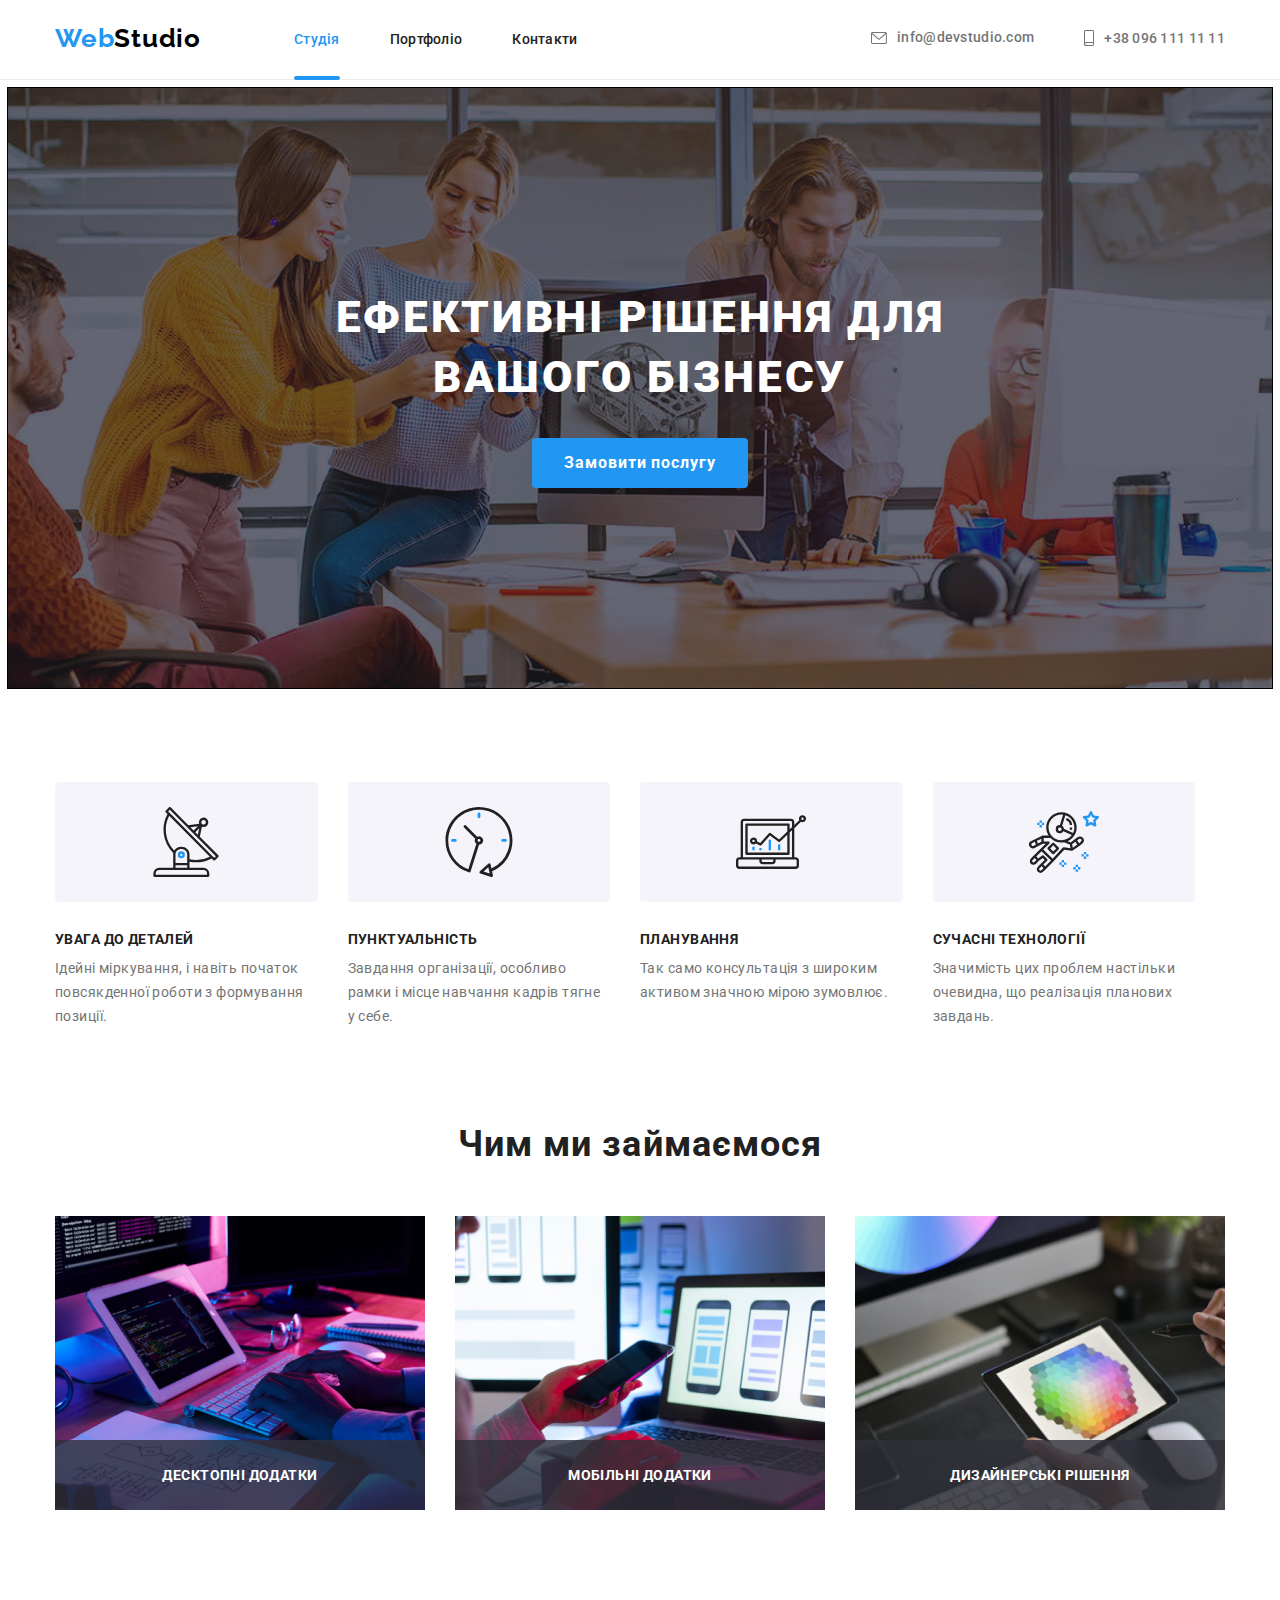
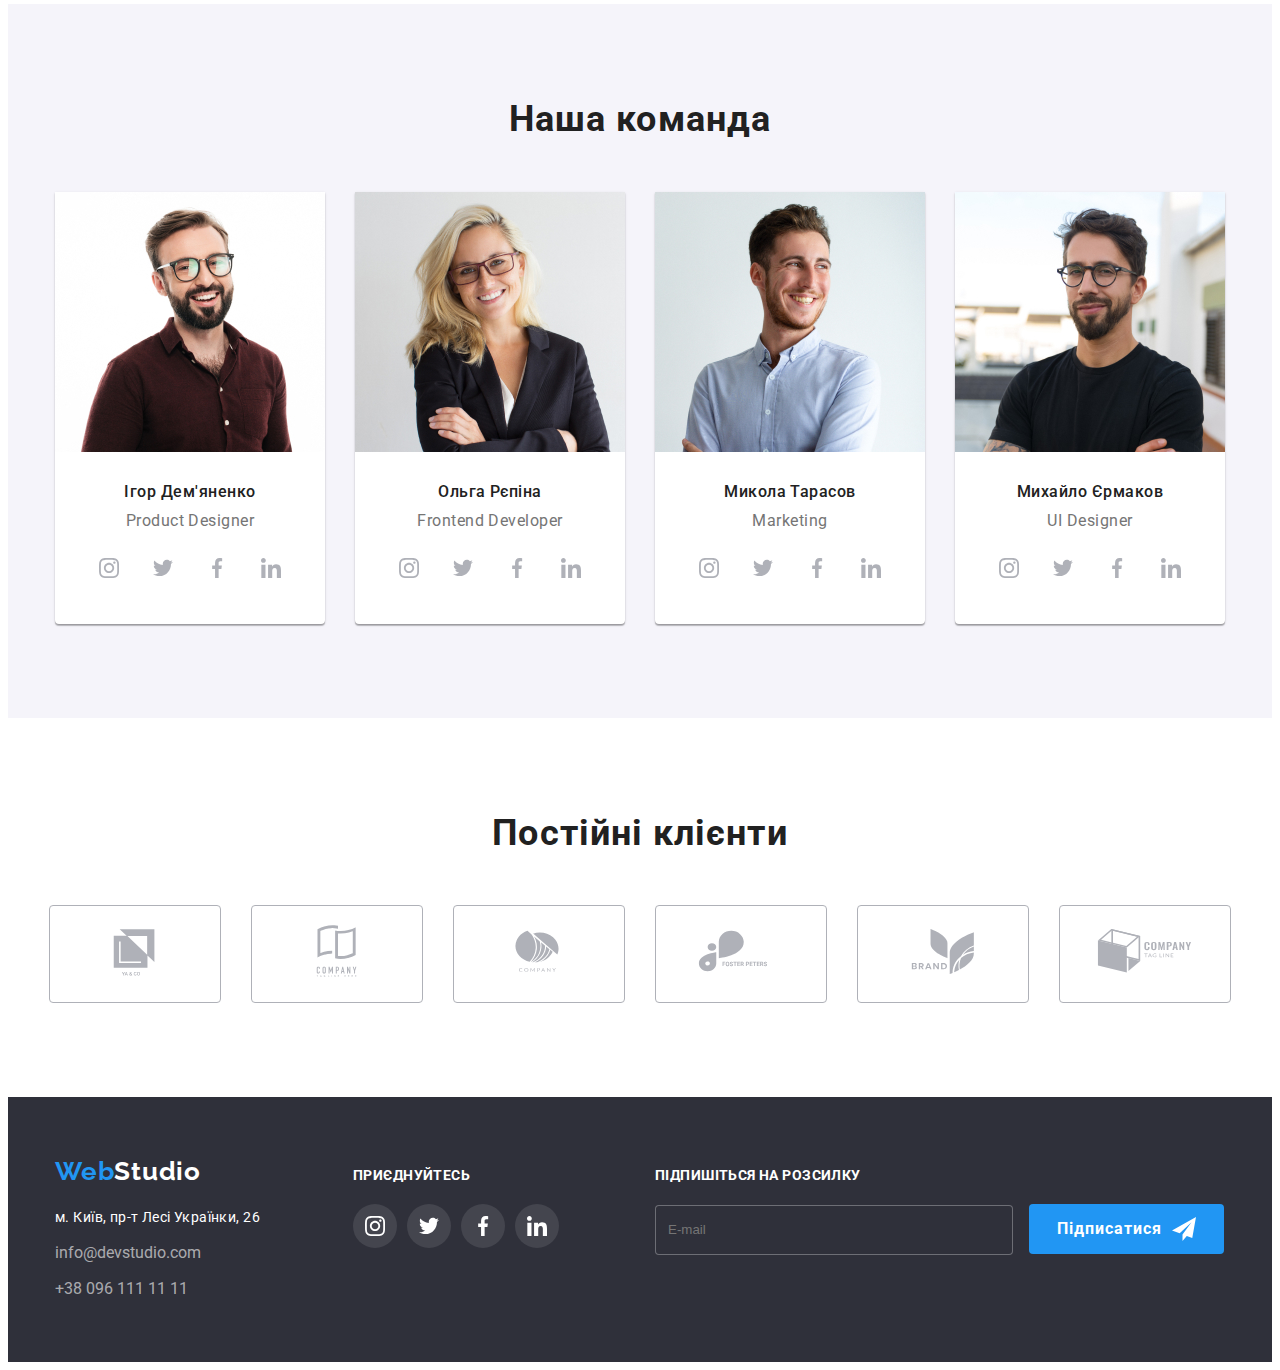
==== commit 5d82ebbc: "fixed last work" ====
--- a/index.html
+++ b/index.html
@@ -122,8 +122,8 @@
                     <li class="team__item">
                         <img src="./images/basic/face1.jpg" alt="фото Ігор Дем'яненко" width="270" >
                         <div class="team__description">
-                            <h3 class="members-name">Ігор Дем'яненко</h3>
-                            <p lang="en" class="profession">Product Designer</p>
+                            <h3 class="team__members-name">Ігор Дем'яненко</h3>
+                            <p lang="en" class="team__profession">Product Designer</p>
                             <ul class="team__soc-list">
                                 <li class="team__social">
                                     <a href="" class="team__link">
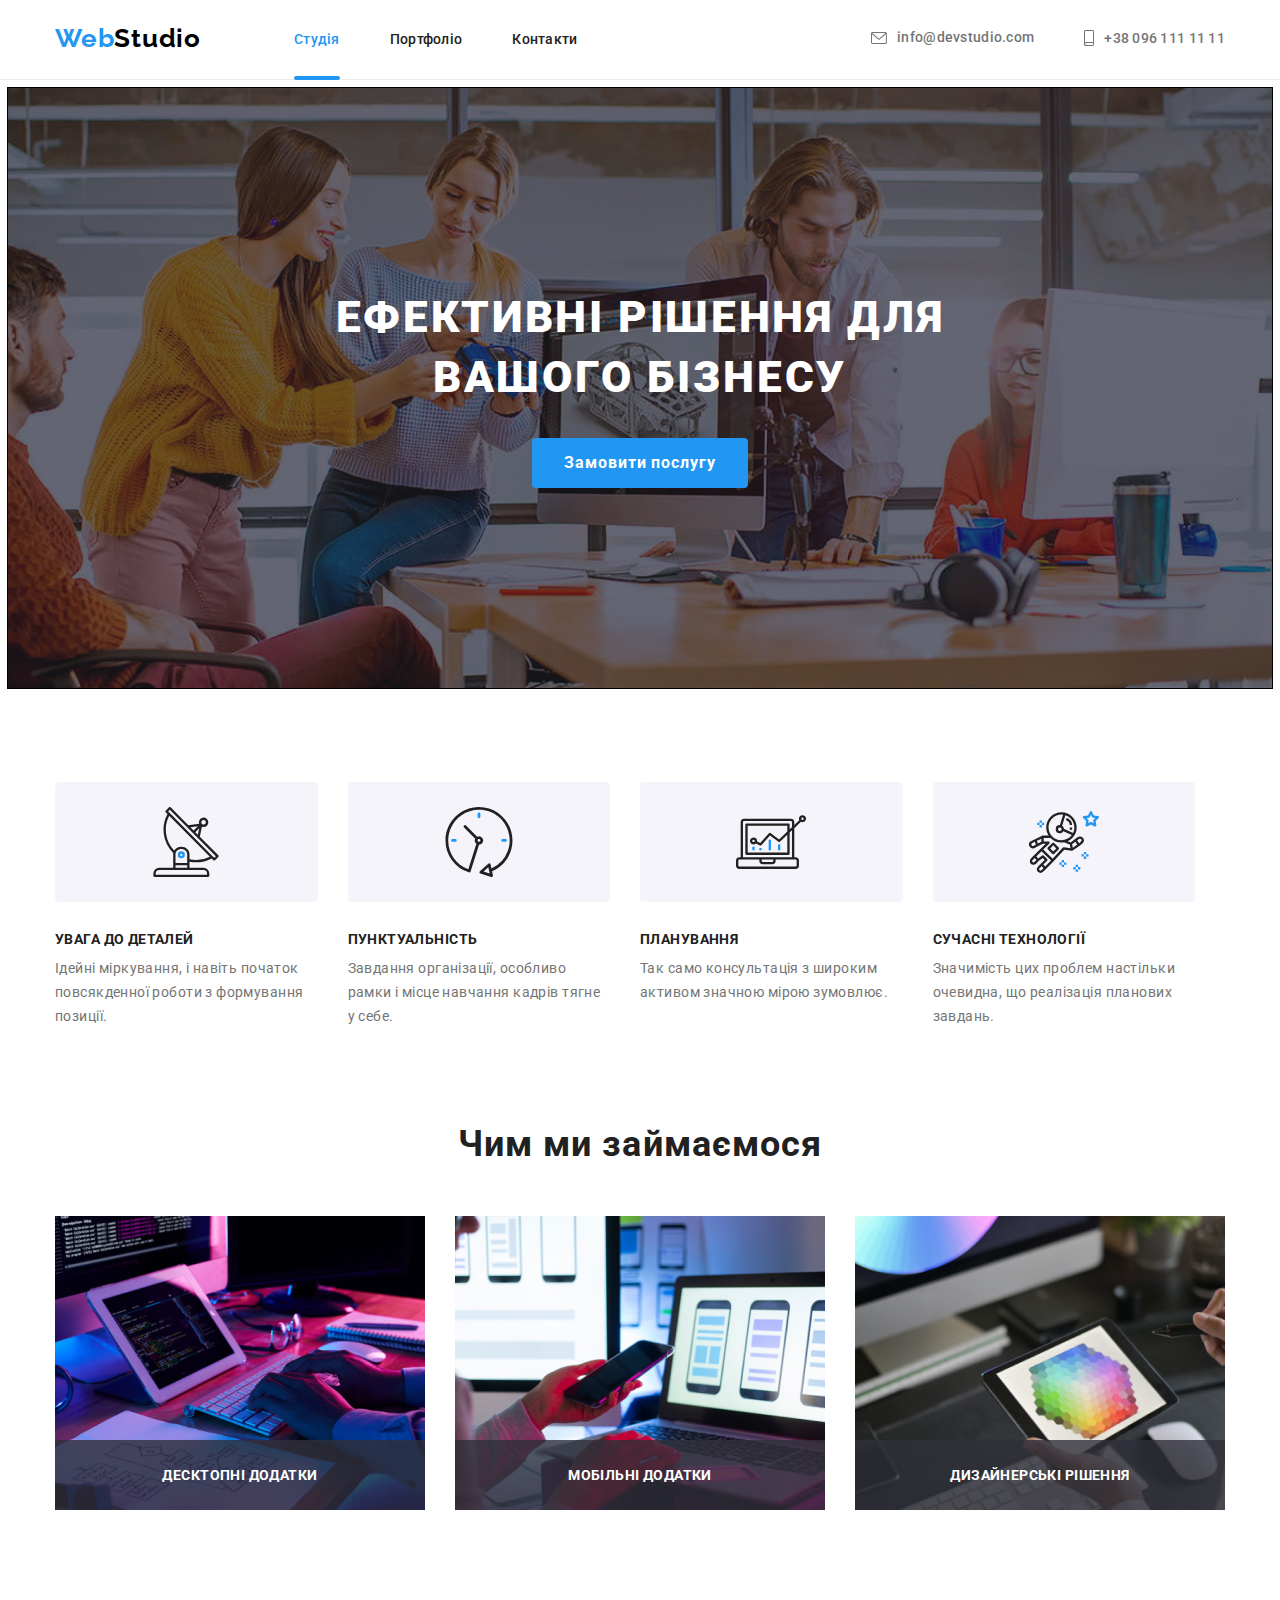
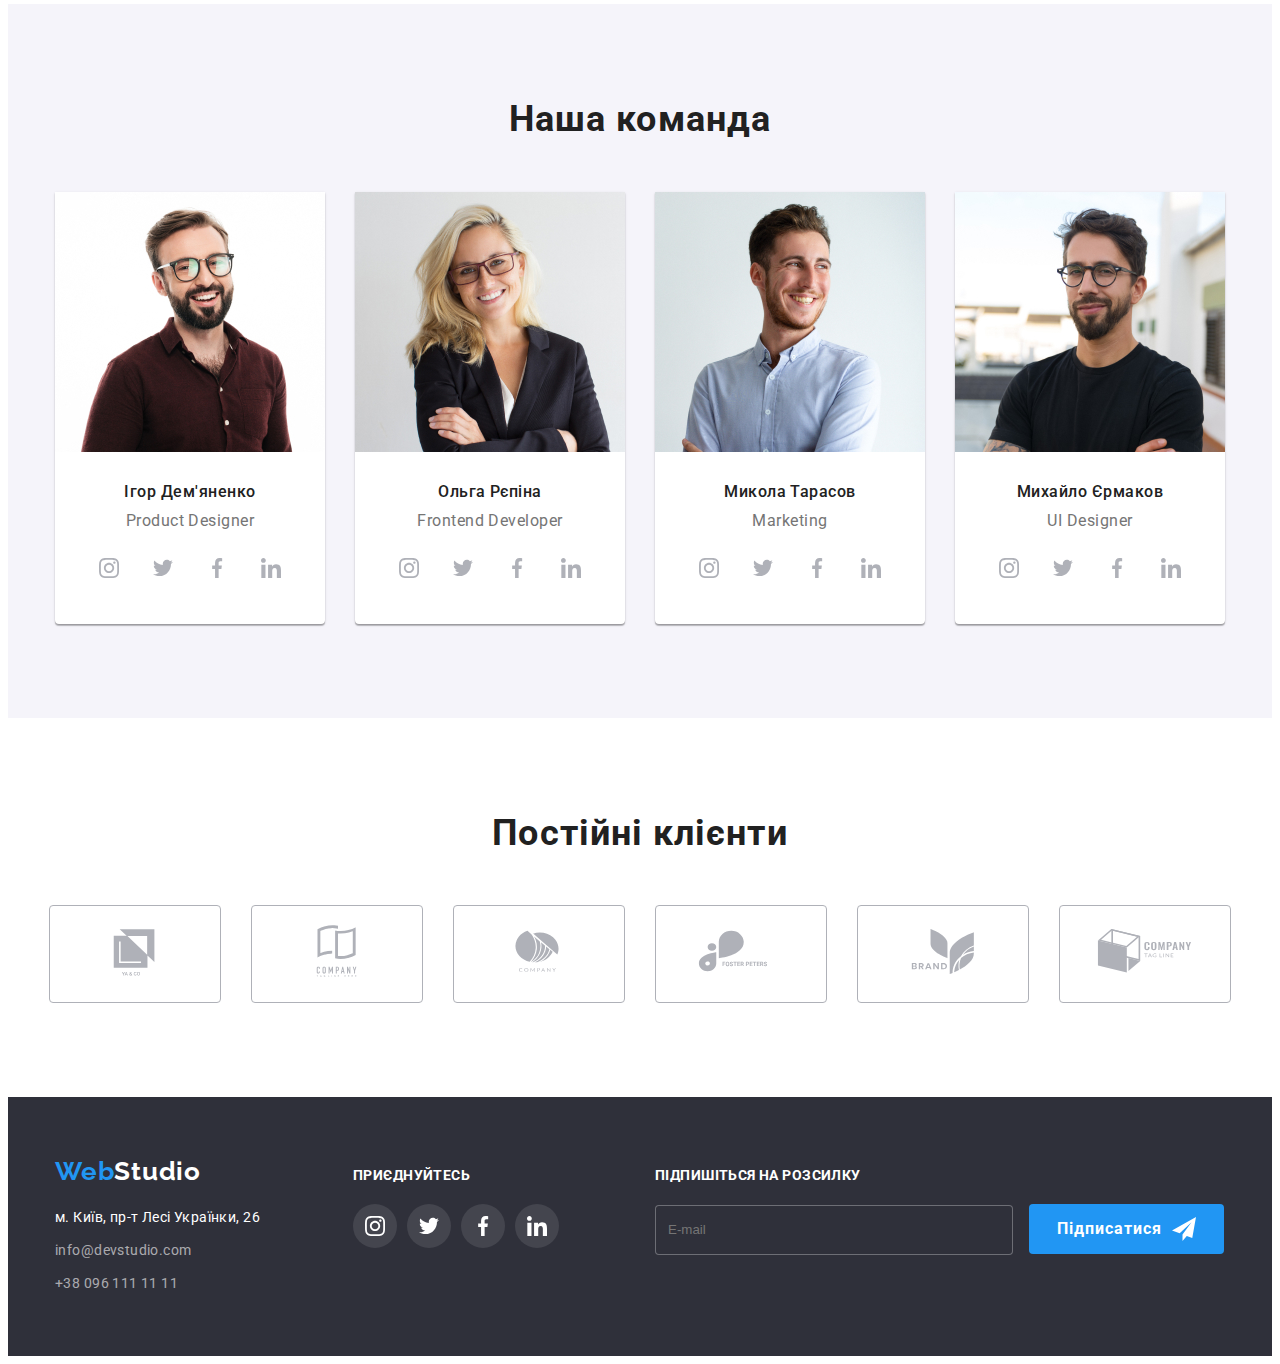
==== commit f7da97ba: "add BEM for modal" ====
--- a/index.html
+++ b/index.html
@@ -19,11 +19,11 @@
     <header class="page-header">
         <div class="container  main-nav">
             <nav class=" main-nav ">
-                <a href="./index.html" class="logo"><span class="logo-first">Web</span><span
-                        class="logo-second">Studio</span></a>
+                <a href="./index.html" class="logo"><span class="logo__first">Web</span><span
+                        class="logo__second">Studio</span></a>
                 <ul class="main-nav__list">
                     <li class="main-nav__item">
-                        <a href="./index.html" class="main-nav__link current">Студія</a>
+                        <a href="./index.html" class="main-nav__link main-nav__link--current">Студія</a>
                     </li>
                     <li class="main-nav__item">
                         <a href="./portfolio.html" class="main-nav__link ">Портфоліо</a>
@@ -326,8 +326,8 @@
     <footer class="footer">
         <div class="container main-contact">
             <div class="connection">
-                <a href="./index.html" class="logo logo-f"><span class="logo-first-f">Web</span><span
-                        class="logo-second-f">Studio</span></a>
+                <a href="./index.html" class="logo logo--inverse"><span class="logo__first--inverse">Web</span><span
+                        class="logo__second--inverse">Studio</span></a>
                 <address class="connection__address ">
                     <ul class="connection__contact-list">
                         <li class="connection__item">
@@ -377,7 +377,7 @@
             </div>
             <form action="" class="footer-form">
                 <p class="footer-form__title">Підпишіться на розсилку</p>
-                <input type="email" name="mail" id="mail" class="footer-form__input" placeholder="E-mail">
+                <input type="email" name="mail" id="mail" class=" footer-form__input footer-form__input--active" placeholder="E-mail">
                 <label for="mail" class="footer-form__label"></label>
                 <button class="footer-form__btn">Підписатися<svg class="footer-form__icon" width="24" height="24">
                         <use href="./images/basic/icons.svg#icon-send"></use>
@@ -386,69 +386,69 @@
         </div>
         <div class="backdrop is-hidden " data-modal>
             <div class="modal">
-                <button class="close-btn " data-modal-close>
-                    <svg width="18" height="18" class="icon">
+                <button class="modal__close-btn " data-modal-close>
+                    <svg width="18" height="18" class="modal__close-icon">
                         <use href="./images/basic/symbol-defs.svg#close-btn"></use>
                     </svg>
                 </button>
-                <form action="" class="form">
-                    <p class="form-title">Залиште свої дані, ми вам передзвонимо</p>
-        
-                    <div class="form-group">
-        
-                        <input type="text" name="user-name" id="name" class="form-input" placeholder=" ">
-                        <svg class="form-icon" width="18" height="18">
+                <form action="" class="modal__form">
+                    <p class="form__title">Залиште свої дані, ми вам передзвонимо</p>
+        
+                    <div class="form__group">
+        
+                        <input type="text" name="user-name" id="name" class="form__input form__input--active" placeholder=" ">
+                        <svg class="form__icon form__icon--active" width="18" height="18">
                             <use href="./images/basic/icons.svg#form-user"></use>
                         </svg>
-                        <label for="name" class="form-label">Ім'я</label>
+                        <label for="name" class="form__label form__label--transform">Ім'я</label>
                     </div>
         
-                    <div class="form-group">
-        
-                        <input type="tel" name="phone-number" id="phone" class="form-input" placeholder=" ">
-                        <svg class="form-icon" width="18" height="18">
+                    <div class="form__group">
+        
+                        <input type="tel" name="phone-number" id="phone" class="form__input form__input--active" placeholder=" ">
+                        <svg class="form__icon form__icon--active" width="18" height="18">
                             <use href="./images/basic/icons.svg#form-phone"></use>
                         </svg>
-                        <label for="phone" class="form-label">Телефон</label>
+                        <label for="phone" class="form__label form__label--transform">Телефон</label>
                     </div>
         
-                    <div class="form-group">
-        
-                        <input type="email" name="mail" id="mail" class="form-input" placeholder=" ">
-                        <svg class="form-icon" width="18" height="18">
+                    <div class="form__group">
+        
+                        <input type="email" name="mail" id="mail" class="form__input form__input--active" placeholder=" ">
+                        <svg class="form__icon form__icon--active" width="18" height="18">
                             <use href="./images/basic/icons.svg#form-mail"></use>
                         </svg>
-                        <label for="mail" class="form-label">Пошта</label>
+                        <label for="mail" class="form__label form__label--transform">Пошта</label>
                     </div>
         
-                    <div class="form-group">
+                    <div class="form__group">
         
                         <textarea name="comment" id="comment" rows="8" placeholder="Введіть текст"
-                            class="form-input-comment"></textarea>
-                        <label for="comment" class="form-label-comment">Коментар</label>
+                            class="form__input-comment form__input-comment--active"></textarea>
+                        <label for="comment" class="form__label-comment form__label-comment--transform">Коментар</label>
                     </div>
         
-                    <div class="form-group checkbox-group">
-                        <label for="conditions" class="form-label-checkbox">
+                    <div class="form__checkbox-group">
+                        <label for="conditions" class="form__label-checkbox">
                             <input type="checkbox" name="conditions" id="conditions" value="agreement"
-                                class="form-input-checkbox">
-                            <svg class="icon-check" width="16" height="15">
+                                class="form__input-checkbox form__input-checkbox--checked">
+                            <svg class="form__check-icon form__check-icon--active" width="16" height="15">
                                 <use href="./images/basic/icons.svg#icon-check"></use>
-                            </svg>Погоджуюся з розсилкою та приймаю <a href="" class="link">Умови договору</a>
+                            </svg>Погоджуюся з розсилкою та приймаю <a href="" class="form__link">Умови договору</a>
                         </label>
                     </div>
         
-                    <button type="submit" class="submit">Відправити</button>
+                    <button type="form__submit" class="form__submit">Відправити</button>
                 </form>
             </div>
         </div>
     </footer>
     <script>
-        document.querySelector('.form-input-comment').addEventListener
+        document.querySelector('.form__input-comment').addEventListener
         ('focusin', e => {
             e.currentTarget.placeholder = e.currentTarget.dataset.placeholder;
         });
-        document.querySelector('.form-input-comment').addEventListener
+        document.querySelector('.form__input-comment').addEventListener
                 ('focusout', e => {
                     e.currentTarget.placeholder = ' ';
                 });
--- a/styles/styles.css
+++ b/styles/styles.css
@@ -95,10 +95,10 @@
     margin-right:93px;
 }
 
-.logo .logo-first {
+.logo__first {
     color: var(--accent-color)
 }
-.logo .logo-second{
+.logo__second{
     color: #000000;
 }
 
@@ -141,7 +141,7 @@
     transform: scaleX(1);
 }
 
-.current::after{
+.main-nav__link--current::after{
     position: absolute;
         bottom: -27px;
         left: 0;
@@ -196,7 +196,7 @@
 
 .main-nav__link:hover,
 .main-nav__link:focus,
-.main-nav__link.current{
+.main-nav__link--current{
     color: var(--accent-color);
 }
     /* main (basic)*/
@@ -544,7 +544,7 @@
     overflow: hidden;
     
 }
-.content__face{
+.content__text-box{
     padding-left: 24px;
     padding-right: 24px;
     display: flex;
@@ -559,8 +559,8 @@
     transform: translateY(100%);
     transition: transform 250ms var(--time-animation);
 }
-.content__link:hover .content__face,
-.content__link:focus .content__face{
+.content__link:hover .content__text-box-active,
+.content__link:focus .content__text-box-active{
     transform: translateY(0);
 }
 .content__text{
@@ -607,15 +607,15 @@
     align-items: baseline;
 }
 
-.logo-f{
+.logo--inverse{
     display: inline-block;
-    margin-bottom: 20px;
-    margin-right: 0;
-}
-.logo-first-f{
+        margin-bottom: 20px;
+        margin-right: 0;
+}
+.logo__first--inverse{
     color: var(--accent-color);
 }
-.logo-second-f{
+.logo__second--inverse{
     color: #FFFFFF;
 }
 .connection__contact-list{
@@ -624,11 +624,12 @@
 }
 .connection__address{
     font-style: normal;
+    font-size: 14px;
+        line-height: 1.71;
+        letter-spacing: 0.03em;
 }
 .connection__location{
-    font-size: 14px;
-    line-height: 1.71;
-    letter-spacing: 0.03em;
+    
     color: #FFFFFF;
 }
 .connection__link{
@@ -704,7 +705,7 @@
     color: #fff;
     transition: border-color 250ms var(--time-animation), box-shadow 250ms var(--time-animation) ;
 }
-.footer-form__input:focus{
+.footer-form__input--active:focus{
     outline: none;
     border-color: var(--accent-color);
     box-shadow:(0px 4px 4px rgba(0, 0, 0, 0.15));
@@ -752,7 +753,7 @@
     z-index: 10;
 }
 
-.backdrop.is-hidden {
+.backdrop.is-hidden  {
     visibility: hidden;
     opacity: 0;
     pointer-events: none;
@@ -770,11 +771,11 @@
     transition: transform 500ms var(--time-animation);
 }
 
-.backdrop.is-hidden .modal {
+.backdrop--hidden .modal {
     transform: translate(-50%, -50%) scale(0.2, 0.2);
 }
 
-.close-btn {
+.modal__close-btn {
     cursor: pointer;
     display: flex;
     align-items: center;
@@ -792,16 +793,16 @@
     transition: color 250ms var(--time-animation);
 }
 
-.close-btn .icon {
+.modal__close-icon {
     fill: currentColor;
 }
 
-.close-btn:hover,
-.close-btn:focus {
+.modal__close-btn:hover,
+.modal__close-btn:focus {
     color: var(--accent-color);
 }
 
-.form {
+.modal__form {
     height: 100%;
     width: 100%;
     padding: 40px;
@@ -812,7 +813,7 @@
     text-align: center;
 }
 
-.form-title {
+.form__title {
     margin-bottom: 12px;
 
     font-weight: 700;
@@ -824,18 +825,18 @@
     color: #212121;
 }
 
-.form-group {
+.form__group {
     position: relative;
     display: flex;
     flex-direction: column;
 
 }
 
-.form-group:not(:last-child) {
+.form__group:not(:last-child) {
     margin-bottom: 28px;
 }
 
-.form-input {
+.form__input {
     padding: 12px 42px;
     height: 40px;
     border: 1px solid rgba(33, 33, 33, 20%);
@@ -843,18 +844,18 @@
     transition: outline-color 250ms var(--time-animation);
 }
 
-.form-input-comment {
+.form__input-comment {
     border: 1px solid rgba(33, 33, 33, 20%);
     border-radius: 4px;
 }
 
-.form-input:focus,
-.form-input-comment:focus {
+.form__input--active:focus,
+.form__input-comment--active:focus {
     outline: none;
     border-color: var(--accent-color);
 }
 
-.form-icon {
+.form__icon {
     position: absolute;
     display: inline-block;
     left: 12px;
@@ -864,7 +865,7 @@
     transition: fill 250ms var(--time-animation);
 }
 
-.form-label {
+.form__label {
     position: absolute;
     top: 50%;
     left: 40px;
@@ -872,7 +873,7 @@
     transition: transform 250ms var(--time-animation), color 250ms var(--time-animation);
 }
 
-.form-label-comment {
+.form__label-comment {
     position: absolute;
     top: 20px;
     left: 40px;
@@ -880,42 +881,42 @@
     transition: transform 250ms var(--time-animation), color 250ms var(--time-animation);
 }
 
-.form-input-comment {
+.form__input-comment {
     padding: 12px 16px;
 }
 
-.form-input:focus~.form-label,
-.form-input:not(:placeholder-shown)~.form-label {
+.form__input--active:focus~.form__label--transform,
+.form__input--active:not(:placeholder-shown)~.form__label--transform {
     transform: translate(-38px, -35px);
 
 
 }
 
-.form-input:focus~.form-icon {
+.form__input--active:focus~.form__icon--active {
     fill: var(--accent-color);
 
 }
 
-.form-input-comment:focus~.form-label-comment,
-.form-input-comment:not(:placeholder-shown)~.form-label-comment {
+.form__input-comment--active:focus~.form__label-comment--transform,
+.form__input-comment--active:not(:placeholder-shown)~.form__label-comment--transform {
     transform: translate(-28px, -35px);
 
 
 }
 
-.checkbox-group {
-    margin-bottom: 20px;
-}
-
-.form-label-checkbox {
-    display: inline-block;
+.form__checkbox-group {
+    margin-bottom: 30px;
+}
+
+.form__label-checkbox {
+    display: block;
     position: relative;
     font-size: 14px;
     line-height: 1.71;
     letter-spacing: 0.03em;
 }
 
-.form-input-checkbox {
+.form__input-checkbox {
     position: absolute;
     width: 1px;
     height: 1px;
@@ -928,8 +929,7 @@
     overflow: hidden;
 
 }
-
-.icon-check {
+.form__check-icon {
     position: absolute;
     top: 11px;
     left: 10px;
@@ -940,19 +940,19 @@
         box-shadow 250ms var(--time-animation);
 }
 
-.form-input-checkbox:focus~.icon-check {
+.form__input-checkbox--checked:focus ~ .form__check-icon--active {
     border-color: var(--accent-color);
     box-shadow: 0px 1px 1px rgba(0, 0, 0, 0.1), 0px 1px 1px rgba(0, 0, 0, 0.08), 0px 1px 1px rgba(0, 0, 0, 0.12);
 }
 
-.form-input-checkbox:checked~.icon-check {
+.form__input-checkbox--checked:checked ~ .form__check-icon--active {
     background-color: var(--accent-color);
     border-color: rgba(33, 33, 33, 0);
     box-shadow: 0px 1px 1px rgba(0, 0, 0, 0.1), 0px 1px 1px rgba(0, 0, 0, 0.08), 0px 1px 1px rgba(0, 0, 0, 0.12);
 
 }
 
-.form .link {
+.form__link {
     color: var(--accent-color);
 }
 
@@ -964,7 +964,7 @@
     color: rgba(117, 117, 117, 0.5);
 }
 
-.submit {
+.form__submit {
     margin-right: auto;
     margin-left: auto;
     display: inline-block;
@@ -984,8 +984,8 @@
     transition: background-color 250ms var(--time-animation), bos-shadow 250ms var(--time-animation);
 }
 
-.submit:hover,
-.submit:focus {
+.form__submit:hover,
+.form__submit:focus {
     box-shadow: 0px 4px 4px rgba(0, 0, 0, 0.15);
     background-color: #188CE8;
 }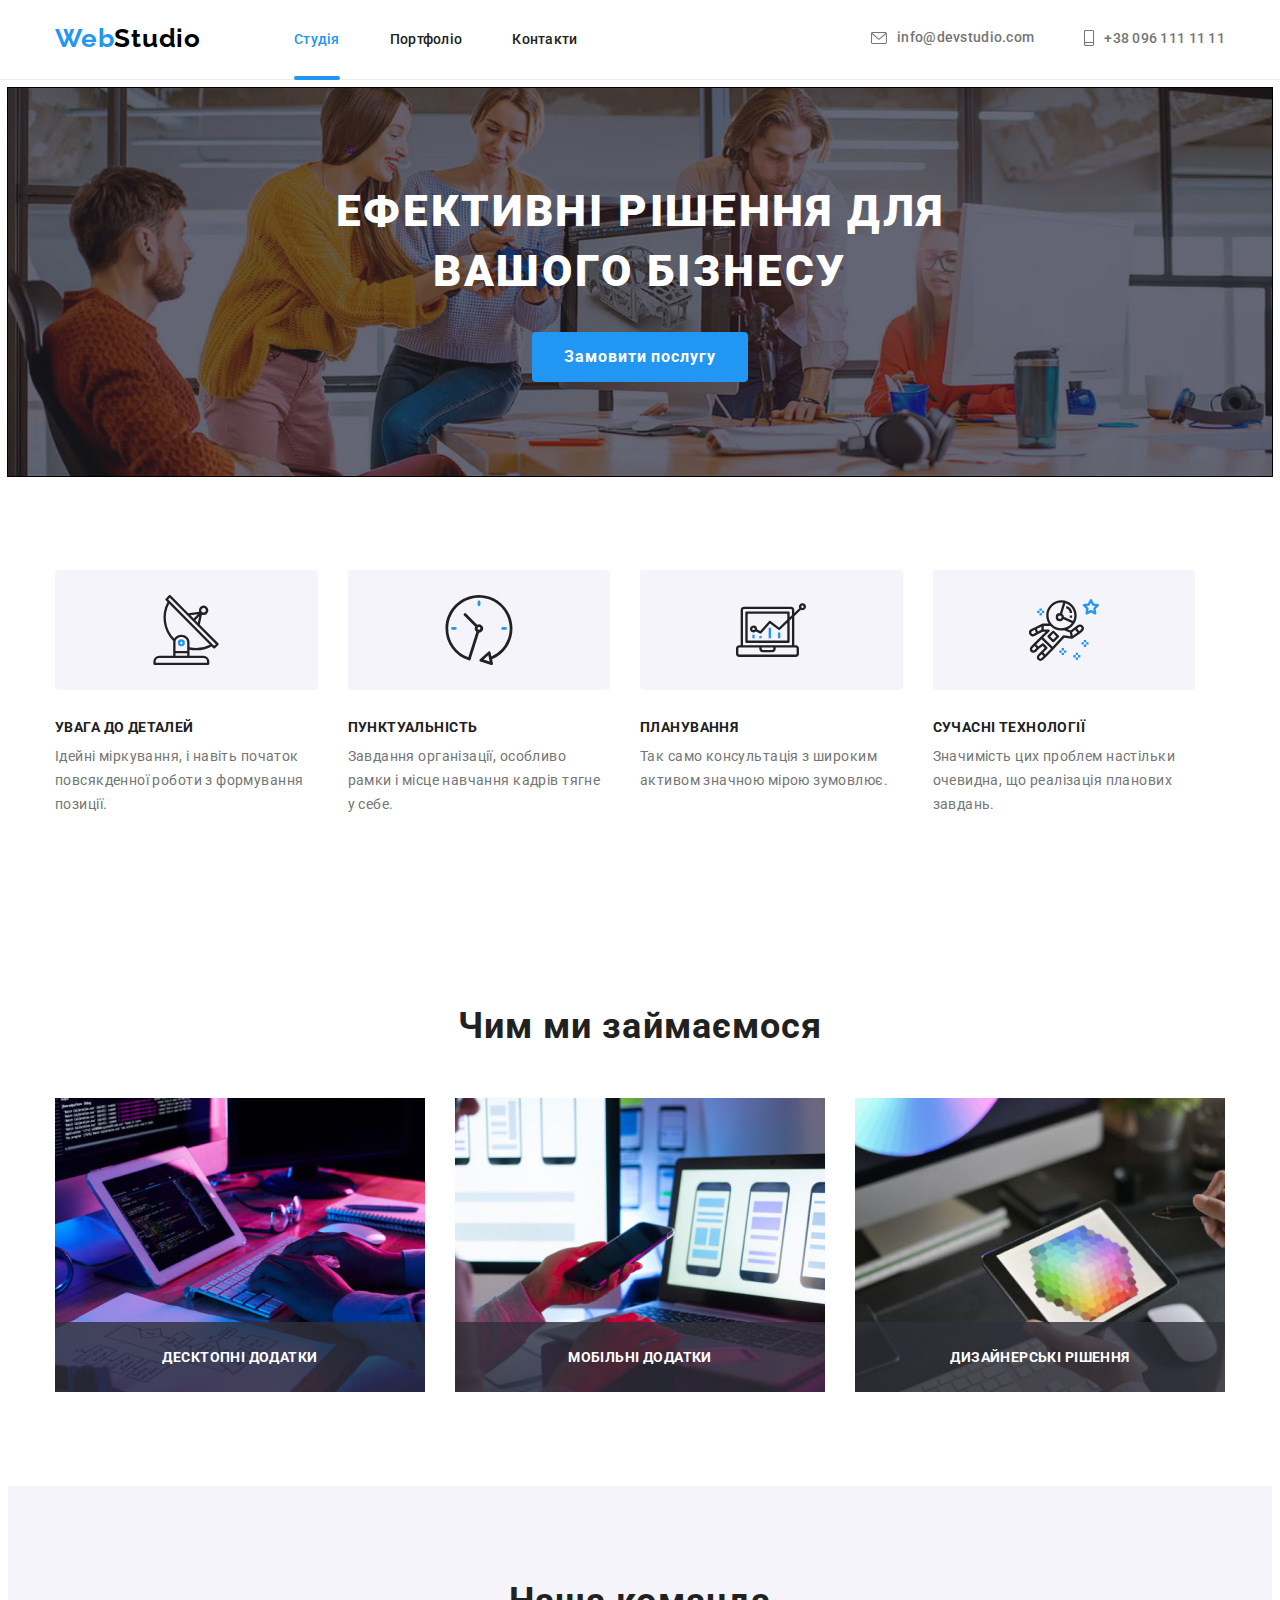
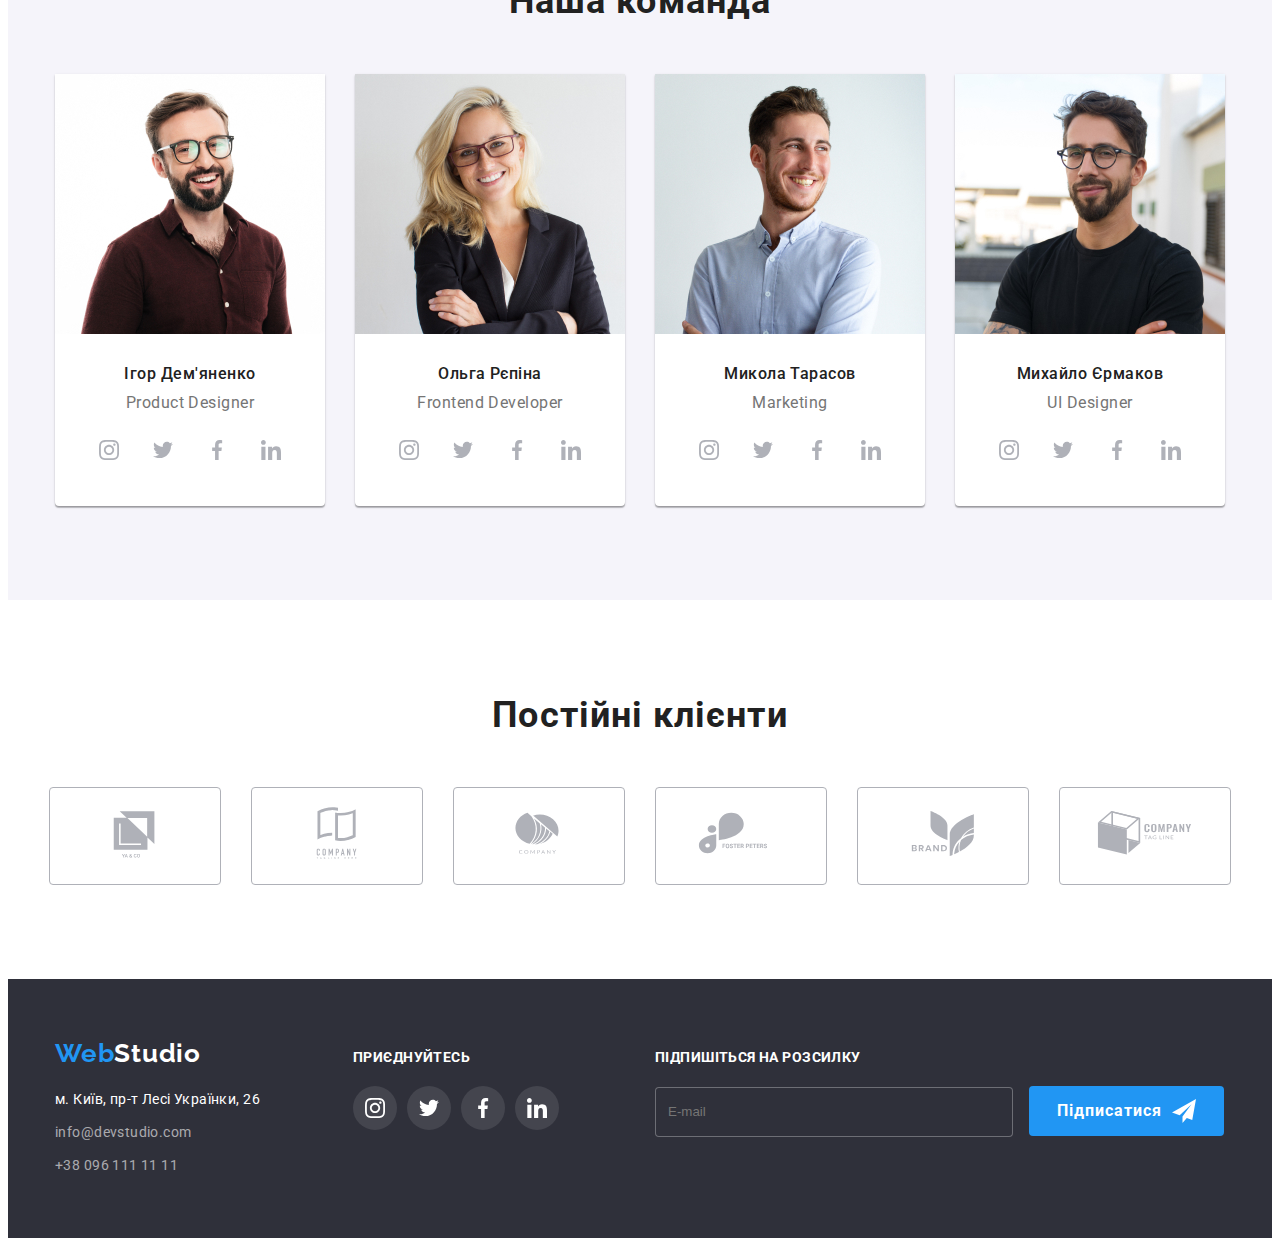
==== commit a1a9c47d: "add scss with dividing for parts" ====
--- a/index.html
+++ b/index.html
@@ -10,7 +10,8 @@
     <link rel="stylesheet" href="https://cdnjs.cloudflare.com/ajax/libs/modern-normalize/1.1.0/modern-normalize.min.css"
         integrity="sha512-wpPYUAdjBVSE4KJnH1VR1HeZfpl1ub8YT/NKx4PuQ5NmX2tKuGu6U/JRp5y+Y8XG2tV+wKQpNHVUX03MfMFn9Q=="
         crossorigin="anonymous" referrerpolicy="no-referrer" />
-    <link rel="stylesheet" href="./styles/styles.css">
+    <link rel="stylesheet" href="./css/styles.css">
+    <link rel="stylesheet" href="./css/main.min.css">
     <title>Студія</title>
 </head>
 <body>
--- a/css/styles.css
+++ b/css/styles.css
@@ -0,0 +1,30 @@
+
+ 
+    /* main (basic)*/
+
+/* Банер */
+
+
+/* Особливості */
+
+/* Про компанію */
+
+/* Наша команда */
+
+
+/* Постійні клієнти */
+
+
+    /* main (portfolio)*/
+
+
+/* Фільтр */
+
+
+/* Зміст портфоліо */
+
+
+
+
+/* Footer */
+
--- a/css/main.min.css
+++ b/css/main.min.css
@@ -0,0 +1 @@
+.page-header{min-height:80px;position:fixed;top:0;left:0;width:100%;background-color:#fff;border-bottom:1px solid #ececec;padding-top:24px;padding-bottom:24px;z-index:9}.main-nav{display:flex;align-items:center}.logo{color:var(--secondary-text-color);font-family:Raleway,sans-serif;font-weight:700;font-size:26px;line-height:1.1;letter-spacing:.03em;text-decoration:none;margin-right:93px}.logo__first{color:var(--accent-color)}.logo__second{color:#000}.main-nav__list{list-style:none;display:flex}.main-nav__item:not(:last-child){margin-right:50px}.main-nav__link{position:relative;color:var(--secondary-text-color);font-weight:500;font-size:14px;line-height:1.1;letter-spacing:.02em;text-decoration:none;padding-top:6px;padding-bottom:6px;transition:color 250ms var(--time-animation)}.main-nav__link::after{position:absolute;bottom:-27px;left:0;content:"";background-color:var(--accent-color);width:100%;height:4px;border-radius:2px;transform:scaleX(0);transition:opacity 250ms var(--time-animation),transform 250ms var(--time-animation)}.main-nav__link:hover::after{transform:scaleX(1)}.main-nav__link--current::after{position:absolute;bottom:-27px;left:0;content:"";background-color:var(--accent-color);width:100%;height:4px;border-radius:2px;transform:scaleX(1)}.main-nav__item:not(:last-child){margin-right:50px}.contact-list{display:flex;list-style:none;margin-left:auto}.contact-list__item:not(:last-child){margin-right:50px}.contact-list__link{color:var(--primary-text-color);font-weight:500;font-size:14px;line-height:1.1;letter-spacing:.02em;text-decoration:none;transition:color 250ms var(--time-animation)}.contact-list__link{display:flex;align-items:center;padding-top:4px;padding-bottom:4px;color:var(--primary-text-color)}.contact-list__icon{fill:currentColor;margin-right:10px}.contact-list__link:hover,.contact-list__link:focus{color:var(--accent-color)}.main-nav__link:hover,.main-nav__link:focus,.main-nav__link--current{color:var(--accent-color)}.back-image{max-width:1600px;outline:1px solid #000;margin-left:auto;margin-right:auto;background-image:linear-gradient(to right, rgba(47, 48, 58, 0.4), rgba(47, 48, 58, 0.4)),url("../images/basic/back-img.jpg");background-size:cover;background-repeat:no-repeat;background-position:center}.hero{background-color:#2f303a;color:#fff;text-align:center;padding-top:200px;padding-bottom:200px}.hero__title{font-weight:900;font-size:44px;line-height:1.36;letter-spacing:.06em;text-transform:uppercase;margin-top:0;margin-right:auto;margin-left:auto;margin-bottom:30px;max-width:696px}.hero__btn{display:inline-block;background:var(--accent-color);color:#fff;font-family:Roboto;font-weight:700;font-size:16px;line-height:1.88;letter-spacing:.06em;cursor:pointer;padding:10px 32px;border-radius:4px;border:0;transition:background-color 250ms var(--time-animation)}.hero__btn:hover,.hero__btn:focus{background-color:#188ce8;color:#fff}.special{background-color:#fff}.special__list{list-style:none;display:flex}.special__item{flex-basis:calc((100% - 90px)/4);margin-right:30px}.special__item::before{content:"";display:block;height:120px;background-color:#f5f4fa;background-size:70px;background-repeat:no-repeat;background-position:center;margin-bottom:30px;border-radius:4px}.antena::before{background-image:url(../images/basic/antenna.svg)}.clock::before{background-image:url(../images/basic/clock.svg)}.diagram::before{background-image:url(../images/basic/diagram.svg)}.spaceman::before{background-image:url(../images/basic/astronaut.svg)}.item:last-child{margin:0}.special__title{color:var(--secondary-text-color);font-weight:700;font-size:14px;line-height:1.12;letter-spacing:.03em;text-transform:uppercase;margin-bottom:10px}.special__text{font-size:14px;line-height:1.71;letter-spacing:.03em}.work{background-color:#fff;padding-top:0}.work__list{list-style:none;display:flex}.work__item:not(:last-child){margin-right:30px}.work__face{position:relative}.work__box{position:absolute;display:flex;align-items:center;justify-content:center;background-color:rgba(47,48,58,.8);width:100%;height:70px;bottom:0;left:0}.work__text{font-weight:700;font-size:14px;line-height:16px;text-align:center;letter-spacing:.03em;text-transform:uppercase;color:#fff}.team{background-color:#f5f4fa;padding-top:94px;padding-bottom:94px}.team__list{list-style:none;display:flex}.team__item{box-shadow:0px 1px 3px rgba(0,0,0,.12),0px 1px 1px rgba(0,0,0,.14),0px 2px 1px rgba(0,0,0,.2);border-radius:0px 0px 4px 4px;background-color:#fff;flex-basis:calc((100% - 90px)/4);margin-right:30px}.team__item:last-child{margin-right:0}.team__description{text-align:center;padding-bottom:30px;padding-top:30px}.team__members-name{color:var(--secondary-text-color);font-weight:500;font-size:16px;line-height:1.2;letter-spacing:.03em;margin-bottom:10px}.team__profession{color:var(--primary-text-color);font-size:16px;line-height:1.2;letter-spacing:.03em;margin-bottom:16px}.team__soc-list{list-style:none;display:flex;justify-content:center}.team__social{width:44px;height:44px}.team__social:not(:last-child){margin-right:10px}.team__link{display:inline-block;width:100%;height:100%;color:#afb1b8;padding:12px;border-radius:50%;transition:color 250ms cubic-bezier(0.4, 0, 0.2, 1),background-color 250ms cubic-bezier(0.4, 0, 0.2, 1)}.team__link:hover,.team__link:focus{color:#fff;background-color:var(--accent-color)}.team__icon{fill:currentColor}.client__list{list-style:none;display:flex;justify-content:center}.client__item:not(:last-child){margin-right:30px}.client__link{display:inline-block;border:1px solid #afb1b8;border-radius:4px;color:#afb1b8;width:100%;height:100%;padding:16px 32px;transition:color 250ms var(--time-animation),border-color 250ms var(--time-animation)}.client__link:hover,.client__link:focus{color:var(--accent-color);border-color:var(--accent-color)}.client__icon{fill:currentColor}.filter{margin-bottom:50px}.filter__list{font-weight:500;font-size:16px;line-height:1.62;letter-spacing:.03em;list-style:none;display:flex;justify-content:center}.filter__btn{background-color:#f5f4fa;display:inline-block;color:var(--secondary-text-color);cursor:pointer;font-family:Roboto;font-style:normal;font-weight:500;font-size:16px;line-height:1.62;letter-spacing:.03em;border:0;border-radius:4px;padding:6px 22px;transition:background-color 250ms var(--time-animation),color 250ms var(--time-animation),box-shadow 250ms var(--time-animation)}.filter__item:not(:last-child){margin-right:8px}.filter__btn:hover,.filter__btn:focus{background-color:var(--accent-color);color:#fff;box-shadow:0px 3px 1px rgba(0,0,0,.1),0px 1px 2px rgba(0,0,0,.08),0px 2px 2px rgba(0,0,0,.12)}.content{list-style:none;display:flex;flex-wrap:wrap}.content__item{background-color:#fff;width:calc((100% - 60px)/3);margin-right:30px}.content__item:nth-child(3n){margin-right:0}.content__item:not(:nth-last-child(-n+3)){margin-bottom:30px}.content__link{display:inline-block;font-size:16px;line-height:1.88;letter-spacing:.03em;color:#eee;text-decoration:none;transition:box-shadow 250ms var(--time-animation)}.content__link:hover,.content__link:focus{box-shadow:0px 1px 1px rgba(0,0,0,.12),0px 4px 4px rgba(0,0,0,.06),1px 4px 6px rgba(0,0,0,.16)}.content__publisher{font-size:18px;line-height:2;letter-spacing:.06em;color:var(--secondary-text-color)}.content__box{position:relative;overflow:hidden}.content__text-box{padding-left:24px;padding-right:24px;display:flex;align-items:center;justify-content:center;position:absolute;top:0;left:0;width:100%;height:100%;background-color:rgba(33,150,243,.9);transform:translateY(100%);transition:transform 250ms var(--time-animation)}.content__link:hover .content__text-box-active,.content__link:focus .content__text-box-active{transform:translateY(0)}.content__text{font-size:18px;line-height:1.56;letter-spacing:.03em;color:#fff}.content__description{padding:20px 24px;border-bottom:1px solid #eee;border-right:1px solid #eee;border-left:1px solid #eee}.content__publisher{color:var(--secondary-text-color);font-weight:700;font-size:18px;line-height:2;letter-spacing:.06em;margin-bottom:4px}.content__value{margin-top:0;color:var(--primary-text-color);font-size:16px;line-height:1.88;letter-spacing:.03em}.footer{background:#2f303a;padding-top:60px;padding-bottom:60px}.main-contact{display:flex;align-items:baseline}.logo--inverse{display:inline-block;margin-bottom:20px;margin-right:0}.logo__first--inverse{color:var(--accent-color)}.logo__second--inverse{color:#fff}.connection__contact-list{list-style:none;margin-left:auto}.connection__address{font-style:normal;font-size:14px;line-height:1.71;letter-spacing:.03em}.connection__location{color:#fff}.connection__link{color:rgba(255,255,255,.6);text-decoration:none;padding:0;line-height:1.71;transition:color 250ms var(--time-animation)}.connection__item:not(:last-child){margin-bottom:9px}.social{margin-left:93px}.footer-form__title,.social__title{display:block;font-family:Roboto;font-weight:700;font-size:14px;line-height:1.14;letter-spacing:.03em;text-transform:uppercase;color:#fff;margin-bottom:20px}.social__list{list-style:none;display:flex}.social__item{width:44px;height:44px}.social__item:not(:last-child){margin-right:10px}.social__link{display:inline-block;width:100%;height:100%;color:#fff;background-color:rgba(255,255,255,.1);padding:12px;border-radius:50%;transition:background-color 250ms var(--time-animation)}.social__link:hover,.social__link:focus{color:#fff;background-color:var(--accent-color)}.social__icon{fill:currentColor}.footer-form{margin-left:auto;width:570px}.footer-form__input{padding:15px 12px;height:50px;width:358px;background-color:#2f303a;border:1px solid rgba(255,255,255,.3);border-radius:4px;color:#fff;transition:border-color 250ms var(--time-animation),box-shadow 250ms var(--time-animation)}.footer-form__input--active:focus{outline:none;border-color:var(--accent-color);box-shadow:0px 4px 4px rgba(0,0,0,.15)}.footer-form__btn{position:relative;padding:10px 62px 10px 28px;display:inline-block;margin-left:12px;background-color:var(--accent-color);text-align:center;align-items:center;color:#fff;font-family:Roboto;font-weight:700;font-size:16px;line-height:1.88;letter-spacing:.06em;cursor:pointer;border-radius:4px;border:0;transition:background-color 250ms var(--time-animation),bos-shadow 250ms var(--time-animation)}.footer-form__btn:hover,.footer-form__btn:focus{box-shadow:0px 4px 4px rgba(0,0,0,.15);background-color:#188ce8}.footer-form__icon{position:absolute;right:28px;top:50%;transform:translateY(-50%)}.backdrop{position:fixed;top:0;left:0;width:100%;height:100%;background-color:rgba(0,0,0,.2);z-index:10}.backdrop.is-hidden{visibility:hidden;opacity:0;pointer-events:none}.modal{position:absolute;width:528px;background-color:#fff;top:50%;left:50%;box-shadow:0px 1px 3px rgba(0,0,0,.12),0px 1px 1px rgba(0,0,0,.14),0px 2px 1px rgba(0,0,0,.2);border-radius:4px;transform:translate(-50%, -50%) scale(1, 1);transition:transform 500ms var(--time-animation)}.backdrop--hidden .modal{transform:translate(-50%, -50%) scale(0.2, 0.2)}.modal__close-btn{cursor:pointer;display:flex;align-items:center;justify-content:center;background-color:inherit;color:#000;display:flex;position:absolute;right:8px;top:8px;border:1px solid rgba(0,0,0,.1);border-radius:50%;width:30px;height:30px;transition:color 250ms var(--time-animation)}.modal__close-icon{fill:currentColor}.modal__close-btn:hover,.modal__close-btn:focus{color:var(--accent-color)}.modal__form{height:100%;width:100%;padding:40px;margin-left:auto;margin-right:auto;font-size:12px;line-height:1.17;text-align:center}.form__title{margin-bottom:12px;font-weight:700;font-size:20px;line-height:1.15;text-align:center;letter-spacing:.03em;color:#212121}.form__group{position:relative;display:flex;flex-direction:column}.form__group:not(:last-child){margin-bottom:28px}.form__input{padding:12px 42px;height:40px;border:1px solid rgba(33,33,33,.2);border-radius:4px;transition:outline-color 250ms var(--time-animation)}.form__input-comment{border:1px solid rgba(33,33,33,.2);border-radius:4px}.form__input--active:focus,.form__input-comment--active:focus{outline:none;border-color:var(--accent-color)}.form__icon{position:absolute;display:inline-block;left:12px;top:50%;transform:translateY(-50%);fill:var(--secondary-text-color);transition:fill 250ms var(--time-animation)}.form__label{position:absolute;top:50%;left:40px;transform:translateY(-50%);transition:transform 250ms var(--time-animation),color 250ms var(--time-animation)}.form__label-comment{position:absolute;top:20px;left:40px;transform:translateY(-50%);transition:transform 250ms var(--time-animation),color 250ms var(--time-animation)}.form__input-comment{padding:12px 16px}.form__input--active:not(:-moz-placeholder-shown)~.form__label--transform{transform:translate(-38px, -35px)}.form__input--active:not(:-ms-input-placeholder)~.form__label--transform{transform:translate(-38px, -35px)}.form__input--active:focus~.form__label--transform,.form__input--active:not(:placeholder-shown)~.form__label--transform{transform:translate(-38px, -35px)}.form__input--active:focus~.form__icon--active{fill:var(--accent-color)}.form__input-comment--active:not(:-moz-placeholder-shown)~.form__label-comment--transform{transform:translate(-28px, -35px)}.form__input-comment--active:not(:-ms-input-placeholder)~.form__label-comment--transform{transform:translate(-28px, -35px)}.form__input-comment--active:focus~.form__label-comment--transform,.form__input-comment--active:not(:placeholder-shown)~.form__label-comment--transform{transform:translate(-28px, -35px)}.form__checkbox-group{margin-bottom:30px}.form__label-checkbox{display:block;position:relative;font-size:14px;line-height:1.71;letter-spacing:.03em}.form__input-checkbox{position:absolute;width:1px;height:1px;margin:-1px;border:0;padding:0;white-space:nowrap;-webkit-clip-path:inset(100%);clip-path:inset(100%);clip:rect(0 0 0 0);overflow:hidden}.form__check-icon{position:absolute;top:11px;left:10px;transform:translateY(-50%);border:2px solid #212121;border-radius:2px;transition:background-color 250ms var(--time-animation),border-color 250ms var(--time-animation),box-shadow 250ms var(--time-animation)}.form__input-checkbox--checked:focus~.form__check-icon--active{border-color:var(--accent-color);box-shadow:0px 1px 1px rgba(0,0,0,.1),0px 1px 1px rgba(0,0,0,.08),0px 1px 1px rgba(0,0,0,.12)}.form__input-checkbox--checked:checked~.form__check-icon--active{background-color:var(--accent-color);border-color:rgba(33,33,33,0);box-shadow:0px 1px 1px rgba(0,0,0,.1),0px 1px 1px rgba(0,0,0,.08),0px 1px 1px rgba(0,0,0,.12)}.form__link{color:var(--accent-color)}textarea{resize:none}textarea::-moz-placeholder{color:rgba(117,117,117,.5)}textarea:-ms-input-placeholder{color:rgba(117,117,117,.5)}textarea::placeholder{color:rgba(117,117,117,.5)}.form__submit{margin-right:auto;margin-left:auto;display:inline-block;text-align:center;align-items:center;padding:10px 52px;background-color:var(--accent-color);color:#fff;font-family:Roboto;font-weight:700;font-size:16px;line-height:1.88;letter-spacing:.06em;cursor:pointer;border-radius:4px;border:0;transition:background-color 250ms var(--time-animation),bos-shadow 250ms var(--time-animation)}.form__submit:hover,.form__submit:focus{box-shadow:0px 4px 4px rgba(0,0,0,.15);background-color:#188ce8}:root{--primary-text-color: #757575;--secondary-text-color: #212121;--accent-color: #2196F3;--time-animation: cubic-bezier(0.4, 0, 0.2, 1) }body{background-color:#fff;color:var(--primary-text-color);font-family:Roboto,sans-serif;z-index:8}ul{margin:0;padding:0}h1,h2,h3,h4,h5,h6,p{margin-top:0;margin-bottom:0}*,*::before,*::after{box-sizing:border-box}img{display:block;max-width:100%;height:auto}.nothing{position:absolute;width:1px;height:1px;margin:-1px;border:0;padding:0;white-space:nowrap;-webkit-clip-path:inset(100%);clip-path:inset(100%);clip:rect(0 0 0 0);overflow:hidden}.section{padding-bottom:94px;padding-top:94px}.title{color:var(--secondary-text-color);font-weight:700;font-size:36px;line-height:1.2;text-align:center;letter-spacing:.03em;margin-bottom:50px}.container{width:1200px;margin-left:auto;margin-right:auto;padding-left:15px;padding-right:15px}/*# sourceMappingURL=main.min.css.map */